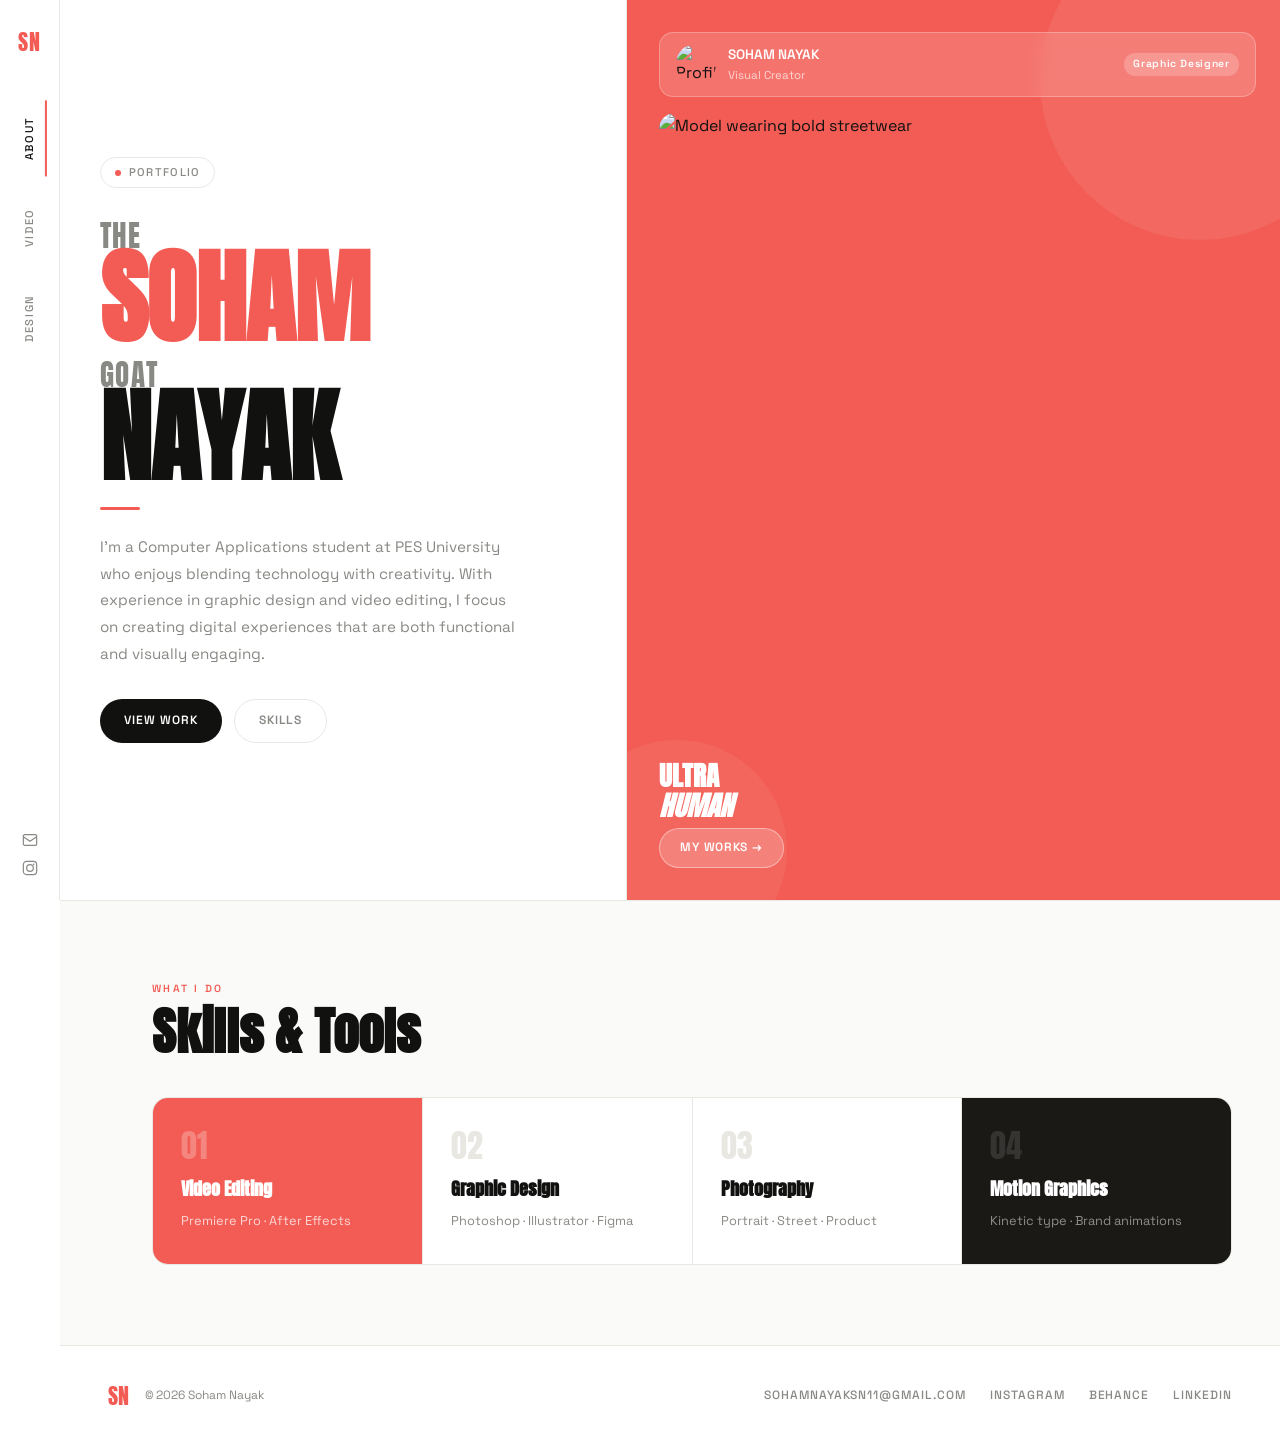
==== index.html @ 0682a01f "Add files via upload" ====
<!DOCTYPE html>
<html lang="en">
<head>
  <meta charset="UTF-8" />
  <meta name="viewport" content="width=device-width, initial-scale=1.0" />
  <title>YVBE — Portfolio</title>
  <link rel="preconnect" href="https://fonts.googleapis.com" />
  <link rel="preconnect" href="https://fonts.gstatic.com" crossorigin />
  <link href="https://fonts.googleapis.com/css2?family=Anton&family=Space+Grotesk:wght@300;400;500;600&display=swap" rel="stylesheet" />
  <link rel="stylesheet" href="style.css" />
</head>
<body>

  <!-- SIDEBAR NAV -->
  <nav class="sidenav">
    <a href="index.html" class="sidenav-logo">SN</a>
    <ul class="sidenav-links">
      <li><a href="index.html" class="active">About</a></li>
      <li><a href="video.html">Video</a></li>
      <li><a href="design.html">Design</a></li>
    </ul>
    <div class="sidenav-actions">
      <a href="mailto:hello@yourname.com" class="sidenav-icon" title="Email">
        <svg width="16" height="16" viewBox="0 0 24 24" fill="none" stroke="currentColor" stroke-width="1.8"><rect x="2" y="4" width="20" height="16" rx="2"/><path d="M2 7l10 7 10-7"/></svg>
      </a>
      <a href="#" class="sidenav-icon" title="Instagram">
        <svg width="16" height="16" viewBox="0 0 24 24" fill="none" stroke="currentColor" stroke-width="1.8"><rect x="2" y="2" width="20" height="20" rx="5"/><circle cx="12" cy="12" r="5"/><circle cx="17.5" cy="6.5" r="1.2" fill="currentColor" stroke="none"/></svg>
      </a>
    </div>
  </nav>

  <!-- MOBILE NAV -->
  <header class="topnav">
    <a href="index.html" class="topnav-logo">YN</a>
    <button class="burger" id="burger">
      <span></span><span></span>
    </button>
    <div class="topnav-drawer" id="drawer">
      <a href="index.html" class="active">About</a>
      <a href="video.html">Video</a>
      <a href="design.html">Design</a>
    </div>
  </header>

  <!-- MAIN SPLIT -->
  <main class="split-layout">

    <!-- LEFT PANEL -->
    <div class="panel panel-left">
      <div class="panel-inner">
        <div class="tag-pill">
          <span class="tag-dot"></span>
           Portfolio
        </div>

        <div class="headline-block">
          <p class="hl-pre">THE</p>
          <h1 class="hl-word hl-accent">SOHAM</h1>
          <p class="hl-pre">GOAT</p>
          <h1 class="hl-word">NAYAK</h1>
        </div>

        <div class="divider-line"></div>

        <p class="bio-text">
          I’m a Computer Applications student at PES University who enjoys blending technology with creativity. 
          With experience in graphic design and video editing, 
          I focus on creating digital experiences that are both functional and visually engaging.

        </p>

        <div class="cta-row">
          <a href="video.html" class="btn-pill btn-dark">View Work</a>
          <a href="#skills-anchor" class="btn-pill btn-outline">Skills</a>
        </div>
      </div>
    </div>

    <!-- RIGHT PANEL coral -->
    <div class="panel panel-right">

      <div class="profile-card">
        <img src="https://i.pinimg.com/736x/5e/35/d6/5e35d6c1ab425ebafe61c2e3a3618ead.jpg" alt="Profile" class="profile-img" />
        <div>
          <p class="profile-name">SOHAM NAYAK</p>
          <p class="profile-role">Visual Creator</p>
        </div>
        <div class="badge-count">Graphic Designer</div>
      </div>


      <div class="hero-photo-wrap">
        <img
          src="https://i.pinimg.com/736x/95/85/50/95855099fa64b772bbf1d5ba064aa941.jpg"
          alt="Model wearing bold streetwear"
          class="hero-photo"
        />
      </div>

      <div class="right-bottom">
        <div class="new-arrivals">
          <h2 class="arrivals-heading">ULTRA<br/><em>HUMAN</em></h2>
          <a href="video.html" class="btn-round">MY WORKS →</a> 
    </div>
  </main>

  <!-- SKILLS -->
  <section class="skills-section" id="skills-anchor">
    <p class="section-eyebrow">What I Do</p>
    <h2 class="section-heading">Skills &amp; Tools</h2>
    <div class="skills-grid">
      <div class="skill-tile skill-coral">
        <span class="skill-num">01</span>
        <h3>Video Editing</h3>
        <p>Premiere Pro · After Effects</p>
      </div>
      <div class="skill-tile">
        <span class="skill-num">02</span>
        <h3>Graphic Design</h3>
        <p>Photoshop · Illustrator · Figma</p>
      </div>
      <div class="skill-tile">
        <span class="skill-num">03</span>
        <h3>Photography</h3>
        <p>Portrait · Street · Product</p>
      </div>
      <div class="skill-tile skill-dark">
        <span class="skill-num">04</span>
        <h3>Motion Graphics</h3>
        <p>Kinetic type · Brand animations</p>
      </div>
    </div>
  </section>

  <footer class="footer">
    <div class="footer-left">
      <span class="footer-logo">SN</span>
      <span class="footer-copy">© 2026 Soham Nayak</span>
    </div>
    <div class="footer-right">
      <a href="mailto:sohamnayaksn11@gmail.com">sohamnayaksn11@gmail.com</a>
      <a href="https://www.instagram.com/sohamzeroo/">Instagram</a>
      <a href="https://www.behance.net/sohamnayak">Behance</a>
      <a href="https://www.linkedin.com/in/sohamnayak11/">LinkedIn</a>
    </div>
  </footer>

  <script src="main.js"></script>
</body>
</html>
---- style.css ----
/* ============================================================
   VYBE PORTFOLIO — STYLESHEET
   Theme: Bold Streetwear · Coral/Salmon Accent · Anton Display
   ============================================================ */

:root {
  --white:    #ffffff;
  --off:      #fafaf9;
  --black:    #111110;
  --dark:     #1a1916;
  --coral:    #F25C54;
  --coral-2:  #f07068;
  --coral-lt: #fde8e7;
  --gray:     #888884;
  --gray-lt:  #e8e7e2;
  --gray-dk:  #333330;
  --font-display: 'Anton', Impact, sans-serif;
  --font-body:    'Space Grotesk', system-ui, sans-serif;
  --nav-w:   60px;
  --ease:    cubic-bezier(0.4, 0, 0.2, 1);
}

*, *::before, *::after { box-sizing: border-box; margin: 0; padding: 0; }
html { scroll-behavior: smooth; }
body {
  background: var(--white);
  color: var(--black);
  font-family: var(--font-body);
  font-weight: 400;
  line-height: 1.6;
  overflow-x: hidden;
}
img { display: block; width: 100%; object-fit: cover; }
a { text-decoration: none; color: inherit; }
button { cursor: pointer; border: none; background: none; font: inherit; }
ul { list-style: none; }
iframe { display: block; width: 100%; border: 0; }

/* ── SIDEBAR NAV ── */
.sidenav {
  position: fixed;
  top: 0; left: 0; bottom: 0;
  width: var(--nav-w);
  background: var(--white);
  border-right: 1px solid var(--gray-lt);
  display: flex;
  flex-direction: column;
  align-items: center;
  padding: 1.5rem 0;
  z-index: 50;
  gap: 0;
}
.sidenav-logo {
  font-family: var(--font-display);
  font-size: 1.4rem;
  letter-spacing: 0.05em;
  color: var(--coral);
  margin-bottom: 2.5rem;
}
.sidenav-links {
  flex: 1;
  display: flex;
  flex-direction: column;
  align-items: center;
  gap: 0.5rem;
}
.sidenav-links a {
  writing-mode: vertical-rl;
  text-orientation: mixed;
  transform: rotate(180deg);
  font-size: 0.7rem;
  font-weight: 500;
  letter-spacing: 0.15em;
  text-transform: uppercase;
  color: var(--gray);
  padding: 1rem 0.5rem;
  transition: color 0.2s;
  position: relative;
}
.sidenav-links a::before {
  content: '';
  position: absolute;
  left: 0; top: 0; bottom: 0;
  width: 2px;
  background: var(--coral);
  transform: scaleY(0);
  transform-origin: bottom;
  transition: transform 0.25s var(--ease);
}
.sidenav-links a:hover, .sidenav-links a.active { color: var(--black); }
.sidenav-links a.active::before, .sidenav-links a:hover::before { transform: scaleY(1); }
.sidenav-actions {
  display: flex;
  flex-direction: column;
  gap: 0.75rem;
  align-items: center;
  margin-top: 1rem;
}
.sidenav-icon {
  color: var(--gray);
  transition: color 0.2s;
  display: flex;
}
.sidenav-icon:hover { color: var(--coral); }

/* ── MOBILE NAV ── */
.topnav {
  display: none;
  position: fixed;
  top: 0; left: 0; right: 0;
  height: 56px;
  background: var(--white);
  border-bottom: 1px solid var(--gray-lt);
  padding: 0 1.25rem;
  align-items: center;
  justify-content: space-between;
  z-index: 50;
}
.topnav-logo {
  font-family: var(--font-display);
  font-size: 1.3rem;
  color: var(--coral);
}
.burger {
  display: flex;
  flex-direction: column;
  gap: 5px;
  padding: 4px;
}
.burger span {
  display: block;
  width: 20px; height: 1.5px;
  background: var(--black);
  transition: transform 0.3s, opacity 0.3s;
}
.topnav-drawer {
  position: absolute;
  top: 56px; left: 0; right: 0;
  background: var(--white);
  border-bottom: 1px solid var(--gray-lt);
  display: flex;
  flex-direction: column;
  padding: 0.75rem 1.25rem;
  gap: 0.25rem;
  transform: translateY(-110%);
  transition: transform 0.3s var(--ease);
  pointer-events: none;
}
.topnav-drawer.open {
  transform: none;
  pointer-events: all;
}
.topnav-drawer a {
  font-size: 0.85rem;
  font-weight: 500;
  letter-spacing: 0.1em;
  text-transform: uppercase;
  padding: 0.7rem 0;
  color: var(--gray);
  border-bottom: 1px solid var(--gray-lt);
}
.topnav-drawer a.active, .topnav-drawer a:hover { color: var(--coral); }

/* ── MAIN LAYOUT ── */
body { padding-left: var(--nav-w); }

/* ── SPLIT LAYOUT (index) ── */
.split-layout {
  display: grid;
  grid-template-columns: 1fr 1.15fr;
  min-height: 100vh;
}

/* LEFT PANEL */
.panel-left {
  background: var(--white);
  padding: 4rem 3rem 4rem 2.5rem;
  display: flex;
  align-items: center;
  border-right: 1px solid var(--gray-lt);
  position: relative;
}
.panel-inner { max-width: 420px; }

.tag-pill {
  display: inline-flex;
  align-items: center;
  gap: 0.5rem;
  font-size: 0.7rem;
  font-weight: 500;
  letter-spacing: 0.12em;
  text-transform: uppercase;
  color: var(--gray);
  border: 1px solid var(--gray-lt);
  padding: 0.35rem 0.85rem;
  border-radius: 100px;
  margin-bottom: 2rem;
}
.tag-dot {
  width: 6px; height: 6px;
  border-radius: 50%;
  background: var(--coral);
  animation: blink 2s ease-in-out infinite;
}
@keyframes blink { 0%,100%{opacity:1} 50%{opacity:0.3} }

.headline-block { margin-bottom: 1.5rem; }
.hl-pre {
  font-family: var(--font-display);
  font-size: clamp(1.4rem, 2.5vw, 1.8rem);
  font-weight: 400;
  color: var(--gray);
  letter-spacing: 0.05em;
  line-height: 1.1;
}
.hl-word {
  font-family: var(--font-display);
  font-size: clamp(4rem, 8vw, 7rem);
  line-height: 0.9;
  letter-spacing: -0.01em;
  color: var(--black);
  margin-bottom: 0.15em;
}
.hl-accent { color: var(--coral); }

.divider-line {
  width: 40px; height: 3px;
  background: var(--coral);
  margin: 1.5rem 0;
  border-radius: 2px;
}
.bio-text {
  font-size: 0.95rem;
  color: var(--gray);
  line-height: 1.75;
  margin-bottom: 2rem;
}
.cta-row {
  display: flex;
  gap: 0.75rem;
  flex-wrap: wrap;
}

/* BUTTONS */
.btn-pill {
  display: inline-flex;
  align-items: center;
  gap: 0.4rem;
  font-size: 0.75rem;
  font-weight: 600;
  letter-spacing: 0.08em;
  text-transform: uppercase;
  padding: 0.7rem 1.5rem;
  border-radius: 100px;
  transition: all 0.22s var(--ease);
}
.btn-dark {
  background: var(--black);
  color: var(--white);
}
.btn-dark:hover { background: var(--coral); transform: translateY(-2px); }
.btn-outline {
  border: 1.5px solid var(--gray-lt);
  color: var(--gray);
}
.btn-outline:hover { border-color: var(--coral); color: var(--coral); }

.btn-round {
  display: inline-flex;
  align-items: center;
  gap: 0.4rem;
  font-size: 0.75rem;
  font-weight: 600;
  letter-spacing: 0.06em;
  text-transform: uppercase;
  background: rgba(255,255,255,0.18);
  color: var(--white);
  border: 1.5px solid rgba(255,255,255,0.4);
  padding: 0.6rem 1.25rem;
  border-radius: 100px;
  transition: background 0.2s;
}
.btn-round:hover { background: rgba(255,255,255,0.3); }

/* RIGHT PANEL */
.panel-right {
  background: var(--coral);
  padding: 2rem 1.5rem 2rem 2rem;
  position: relative;
  overflow: hidden;
  display: flex;
  flex-direction: column;
  gap: 1rem;
}

/* Subtle blob deco */
.panel-right::before {
  content: '';
  position: absolute;
  right: -80px; top: -80px;
  width: 320px; height: 320px;
  border-radius: 50%;
  background: rgba(255,255,255,0.07);
  pointer-events: none;
}
.panel-right::after {
  content: '';
  position: absolute;
  left: -60px; bottom: -60px;
  width: 220px; height: 220px;
  border-radius: 50%;
  background: rgba(255,255,255,0.06);
  pointer-events: none;
}

.profile-card {
  display: flex;
  align-items: center;
  gap: 0.75rem;
  background: rgba(255,255,255,0.15);
  backdrop-filter: blur(8px);
  border: 1px solid rgba(255,255,255,0.25);
  border-radius: 14px;
  padding: 0.7rem 1rem;
  position: relative;
  z-index: 1;
}
.profile-img {
  width: 40px; height: 40px;
  border-radius: 50%;
  object-fit: cover;
  flex-shrink: 0;
}
.profile-name {
  font-size: 0.85rem;
  font-weight: 600;
  color: var(--white);
}
.profile-role {
  font-size: 0.72rem;
  color: rgba(255,255,255,0.7);
}
.badge-count {
  margin-left: auto;
  font-size: 0.65rem;
  font-weight: 600;
  letter-spacing: 0.06em;
  background: rgba(255,255,255,0.2);
  color: var(--white);
  padding: 0.2rem 0.6rem;
  border-radius: 100px;
}

.feature-tags {
  display: flex;
  flex-direction: column;
  gap: 0.5rem;
  position: relative;
  z-index: 1;
}
.feature-tags li {
  display: flex;
  align-items: center;
  gap: 0.5rem;
  font-size: 0.7rem;
  font-weight: 500;
  letter-spacing: 0.1em;
  text-transform: uppercase;
  color: rgba(255,255,255,0.8);
  writing-mode: horizontal-tb;
}

.hero-photo-wrap {
  flex: 1;
  position: relative;
  z-index: 1;
  border-radius: 16px;
  overflow: hidden;
  min-height: 280px;
}
.hero-photo {
  width: 100%; height: 100%;
  object-fit: cover;
  object-position: top center;
  transition: transform 0.6s var(--ease);
}
.hero-photo-wrap:hover .hero-photo { transform: scale(1.03); }

.right-bottom {
  display: grid;
  grid-template-columns: 1fr auto;
  gap: 1rem;
  align-items: end;
  position: relative;
  z-index: 1;
}
.arrivals-label {
  font-size: 0.65rem;
  font-weight: 500;
  letter-spacing: 0.18em;
  text-transform: uppercase;
  color: rgba(255,255,255,0.6);
  margin-bottom: 0.4rem;
}
.arrivals-heading {
  font-family: var(--font-display);
  font-size: clamp(1.1rem, 2.5vw, 1.7rem);
  color: var(--white);
  line-height: 1.1;
  margin-bottom: 0.4rem;
}
.arrivals-heading em { font-style: italic; }
.arrivals-sub {
  font-size: 0.75rem;
  color: rgba(255,255,255,0.65);
  margin-bottom: 1rem;
  line-height: 1.5;
}

.rating-card {
  background: rgba(255,255,255,0.15);
  border: 1px solid rgba(255,255,255,0.25);
  border-radius: 14px;
  padding: 0.75rem;
  text-align: center;
  min-width: 120px;
}
.rating-avatars {
  display: flex;
  justify-content: center;
}
.rating-avatars img {
  width: 26px; height: 26px;
  border-radius: 50%;
  border: 2px solid var(--coral);
  margin-left: -6px;
  display: block;
  width: 26px;
  flex-shrink: 0;
}
.rating-avatars img:first-child { margin-left: 0; }
.rating-stars {
  font-size: 0.65rem;
  color: #FFD466;
  margin: 0.4rem 0 0.2rem;
  letter-spacing: 1px;
}
.rating-label {
  font-size: 0.65rem;
  color: rgba(255,255,255,0.75);
  line-height: 1.4;
}

/* ── SKILLS SECTION ── */
.skills-section {
  padding: 5rem 3rem 5rem calc(var(--nav-w) + 2rem);
  background: var(--off);
  border-top: 1px solid var(--gray-lt);
}
.section-eyebrow {
  font-size: 0.65rem;
  font-weight: 600;
  letter-spacing: 0.22em;
  text-transform: uppercase;
  color: var(--coral);
  margin-bottom: 0.5rem;
}
.section-heading {
  font-family: var(--font-display);
  font-size: clamp(2rem, 4vw, 3.5rem);
  line-height: 1;
  color: var(--black);
  margin-bottom: 2.5rem;
}
.skills-grid {
  display: grid;
  grid-template-columns: repeat(auto-fill, minmax(220px, 1fr));
  gap: 1px;
  border: 1px solid var(--gray-lt);
  background: var(--gray-lt);
  border-radius: 16px;
  overflow: hidden;
}
.skill-tile {
  background: var(--white);
  padding: 2rem 1.75rem;
  transition: background 0.25s;
}
.skill-tile:hover { background: var(--off); }
.skill-coral { background: var(--coral); }
.skill-coral:hover { background: var(--coral-2); }
.skill-dark { background: var(--dark); }
.skill-dark:hover { background: var(--gray-dk); }
.skill-num {
  display: block;
  font-family: var(--font-display);
  font-size: 2rem;
  color: var(--gray-lt);
  margin-bottom: 0.75rem;
  line-height: 1;
}
.skill-coral .skill-num { color: rgba(255,255,255,0.25); }
.skill-dark .skill-num { color: rgba(255,255,255,0.12); }
.skill-tile h3 {
  font-family: var(--font-display);
  font-size: 1.15rem;
  color: var(--black);
  margin-bottom: 0.5rem;
}
.skill-coral h3, .skill-dark h3 { color: var(--white); }
.skill-tile p { font-size: 0.8rem; color: var(--gray); }
.skill-coral p { color: rgba(255,255,255,0.75); }
.skill-dark p { color: rgba(255,255,255,0.5); }

/* ── PAGE SPLIT HEADER (video/design pages) ── */
.page-split-header {
  display: grid;
  grid-template-columns: 1fr 1.3fr;
  border-bottom: 1px solid var(--gray-lt);
  padding-top: 0;
}
.psh-left {
  background: var(--white);
  padding: 4rem 2.5rem 3rem;
  border-right: 1px solid var(--gray-lt);
}
.psh-right {
  background: var(--off);
  padding: 4rem 3rem 3rem;
  display: flex;
  flex-direction: column;
  justify-content: flex-end;
  gap: 1.5rem;
}
.psh-sub {
  font-size: 0.95rem;
  color: var(--gray);
  line-height: 1.7;
  max-width: 420px;
}

/* ── FILTER BAR ── */
.filter-bar {
  display: flex;
  gap: 0.5rem;
  flex-wrap: wrap;
}

/* ── CHIPS ── */
.chip {
  display: inline-block;
  font-size: 0.65rem;
  font-weight: 600;
  letter-spacing: 0.14em;
  text-transform: uppercase;
  color: var(--coral);
  background: var(--coral-lt);
  border: 1px solid rgba(242,92,84,0.2);
  padding: 0.2rem 0.65rem;
  border-radius: 100px;
  margin-bottom: 0.5rem;
}
.chip-btn {
  cursor: pointer;
  color: var(--gray);
  background: var(--white);
  border: 1px solid var(--gray-lt);
  transition: all 0.2s;
}
.chip-btn:hover, .chip-btn.active {
  background: var(--coral);
  border-color: var(--coral);
  color: var(--white);
}

/* ── PAGE CONTENT WRAPPER ── */
.page-content {
  padding: 3rem 3rem 5rem;
}

/* ── VIDEO FEATURED ── */
.video-featured {
  display: grid;
  grid-template-columns: 1.3fr 1fr;
  gap: 3rem;
  align-items: center;
  padding-bottom: 4rem;
  border-bottom: 1px solid var(--gray-lt);
  margin-bottom: 0;
}
.video-frame {
  position: relative;
  padding-bottom: 56.25%;
  height: 0;
  background: var(--gray-dk);
  border-radius: 12px;
  overflow: hidden;
}
.video-frame iframe {
  position: absolute;
  inset: 0;
  width: 100%; height: 100%;
}
.video-feat-info { padding-left: 0.5rem; }
.video-title {
  font-family: var(--font-display);
  font-size: clamp(1.5rem, 3vw, 2.5rem);
  line-height: 1;
  margin-bottom: 1rem;
}
.video-desc {
  font-size: 0.875rem;
  color: var(--gray);
  line-height: 1.75;
  margin-bottom: 1.25rem;
}
.tool-row {
  display: flex;
  gap: 0.5rem;
  flex-wrap: wrap;
}
.tool-row span {
  font-size: 0.68rem;
  font-weight: 500;
  letter-spacing: 0.08em;
  color: var(--gray);
  border: 1px solid var(--gray-lt);
  padding: 0.18rem 0.55rem;
  border-radius: 4px;
}

/* ── VIDEO GRID ── */
.video-grid {
  display: grid;
  grid-template-columns: repeat(auto-fill, minmax(min(100%,460px), 1fr));
  gap: 3rem;
  padding-top: 1.5rem;
}
.video-card .vc-info { padding-top: 1rem; }
.video-card h3 {
  font-family: var(--font-display);
  font-size: 1.2rem;
  margin-bottom: 0.5rem;
}
.video-card p {
  font-size: 0.83rem;
  color: var(--gray);
  line-height: 1.65;
  margin-bottom: 0.75rem;
}

/* ── DESIGN GRID ── */
.design-grid {
  columns: 3;
  column-gap: 1.25rem;
}
.dc {
  break-inside: avoid;
  margin-bottom: 1.25rem;
  cursor: pointer;
  transition: transform 0.3s var(--ease);
}
.dc:hover { transform: translateY(-5px); }
.dc-img {
  position: relative;
  border-radius: 10px;
  overflow: hidden;
}
.dc-img img {
  width: 100%;
  display: block;
  transition: transform 0.5s var(--ease), filter 0.3s;
}
.dc-tall .dc-img img { aspect-ratio: 2/3; }
.dc:hover .dc-img img { transform: scale(1.04); filter: brightness(0.72); }
.dc-overlay {
  position: absolute;
  inset: 0;
  display: flex;
  align-items: center;
  justify-content: center;
  opacity: 0;
  transition: opacity 0.3s;
}
.dc:hover .dc-overlay { opacity: 1; }
.dc-overlay span {
  width: 44px; height: 44px;
  border-radius: 50%;
  border: 1.5px solid rgba(255,255,255,0.9);
  display: flex;
  align-items: center;
  justify-content: center;
  font-size: 1rem;
  color: var(--white);
  background: rgba(255,255,255,0.12);
  backdrop-filter: blur(4px);
}
.dc-info { padding: 0.75rem 0.25rem 0.5rem; }
.dc-info h3 {
  font-family: var(--font-display);
  font-size: 1rem;
  margin-bottom: 0.25rem;
}
.dc-info p { font-size: 0.78rem; color: var(--gray); line-height: 1.5; }
.dc.hidden { display: none; }

/* ── LIGHTBOX ── */
.lightbox {
  position: fixed;
  inset: 0;
  z-index: 200;
  display: flex;
  align-items: center;
  justify-content: center;
  padding: 2rem;
  opacity: 0;
  pointer-events: none;
  transition: opacity 0.3s var(--ease);
}
.lightbox.open { opacity: 1; pointer-events: all; }
.lb-backdrop {
  position: absolute;
  inset: 0;
  background: rgba(17,17,16,0.9);
  backdrop-filter: blur(8px);
}
.lb-inner {
  position: relative;
  z-index: 1;
  display: grid;
  grid-template-columns: 1fr 280px;
  gap: 2.5rem;
  align-items: center;
  max-width: 900px;
  width: 100%;
  max-height: 85vh;
  transform: scale(0.96);
  transition: transform 0.3s var(--ease);
}
.lightbox.open .lb-inner { transform: scale(1); }
.lb-inner img {
  max-height: 75vh;
  width: 100%;
  object-fit: contain;
  border-radius: 10px;
}
.lb-close {
  position: fixed;
  top: 1.5rem; right: 2rem;
  font-size: 1.1rem;
  color: rgba(255,255,255,0.5);
  transition: color 0.2s;
  z-index: 2;
}
.lb-close:hover { color: var(--white); }
.lb-info { color: var(--white); }
.lb-info h3 {
  font-family: var(--font-display);
  font-size: 1.6rem;
  line-height: 1.1;
  margin-bottom: 0.75rem;
}
.lb-info p { font-size: 0.875rem; color: rgba(255,255,255,0.65); line-height: 1.7; }

/* ── FOOTER ── */
.footer {
  display: flex;
  align-items: center;
  justify-content: space-between;
  flex-wrap: wrap;
  gap: 1rem;
  padding: 2rem 3rem;
  border-top: 1px solid var(--gray-lt);
  background: var(--white);
}
.footer-left {
  display: flex;
  align-items: center;
  gap: 1rem;
}
.footer-logo {
  font-family: var(--font-display);
  font-size: 1.4rem;
  color: var(--coral);
}
.footer-copy { font-size: 0.75rem; color: var(--gray); }
.footer-right {
  display: flex;
  gap: 1.5rem;
  flex-wrap: wrap;
}
.footer-right a {
  font-size: 0.75rem;
  font-weight: 500;
  letter-spacing: 0.08em;
  text-transform: uppercase;
  color: var(--gray);
  transition: color 0.2s;
}
.footer-right a:hover { color: var(--coral); }

/* ── SCROLL REVEAL ── */
@keyframes fadeUp {
  from { opacity: 0; transform: translateY(24px); }
  to   { opacity: 1; transform: translateY(0); }
}
.panel-inner, .profile-card, .hero-photo-wrap, .right-bottom,
.video-card, .video-featured, .dc, .skill-tile {
  animation: fadeUp 0.55s var(--ease) both;
  animation-play-state: paused;
}

/* ── RESPONSIVE ── */
@media (max-width: 1100px) {
  .design-grid { columns: 2; }
}
@media (max-width: 900px) {
  body { padding-left: 0; padding-top: 56px; }
  .sidenav { display: none; }
  .topnav { display: flex; }

  .split-layout { grid-template-columns: 1fr; }
  .panel-left { border-right: none; border-bottom: 1px solid var(--gray-lt); padding: 3rem 1.5rem; }
  .panel-right { padding: 1.5rem; gap: 0.75rem; }
  .panel-right::before, .panel-right::after { display: none; }

  .page-split-header { grid-template-columns: 1fr; }
  .psh-left { border-right: none; border-bottom: 1px solid var(--gray-lt); padding: 3rem 1.5rem 2rem; }
  .psh-right { padding: 2rem 1.5rem; }

  .video-featured { grid-template-columns: 1fr; }
  .video-feat-info { padding-left: 0; }

  .page-content { padding: 2rem 1.5rem 4rem; }
  .skills-section { padding: 3.5rem 1.5rem; }
  .footer { padding: 1.75rem 1.5rem; }

  .lb-inner { grid-template-columns: 1fr; }
  .lb-info { padding: 0; }
}
@media (max-width: 600px) {
  .design-grid { columns: 1; }
  .video-grid { grid-template-columns: 1fr; }
  .hl-word { font-size: clamp(3rem, 12vw, 4.5rem); }
  .right-bottom { grid-template-columns: 1fr; }
  .skills-grid { grid-template-columns: 1fr 1fr; }
}
@media (max-width: 420px) {
  .skills-grid { grid-template-columns: 1fr; }
}
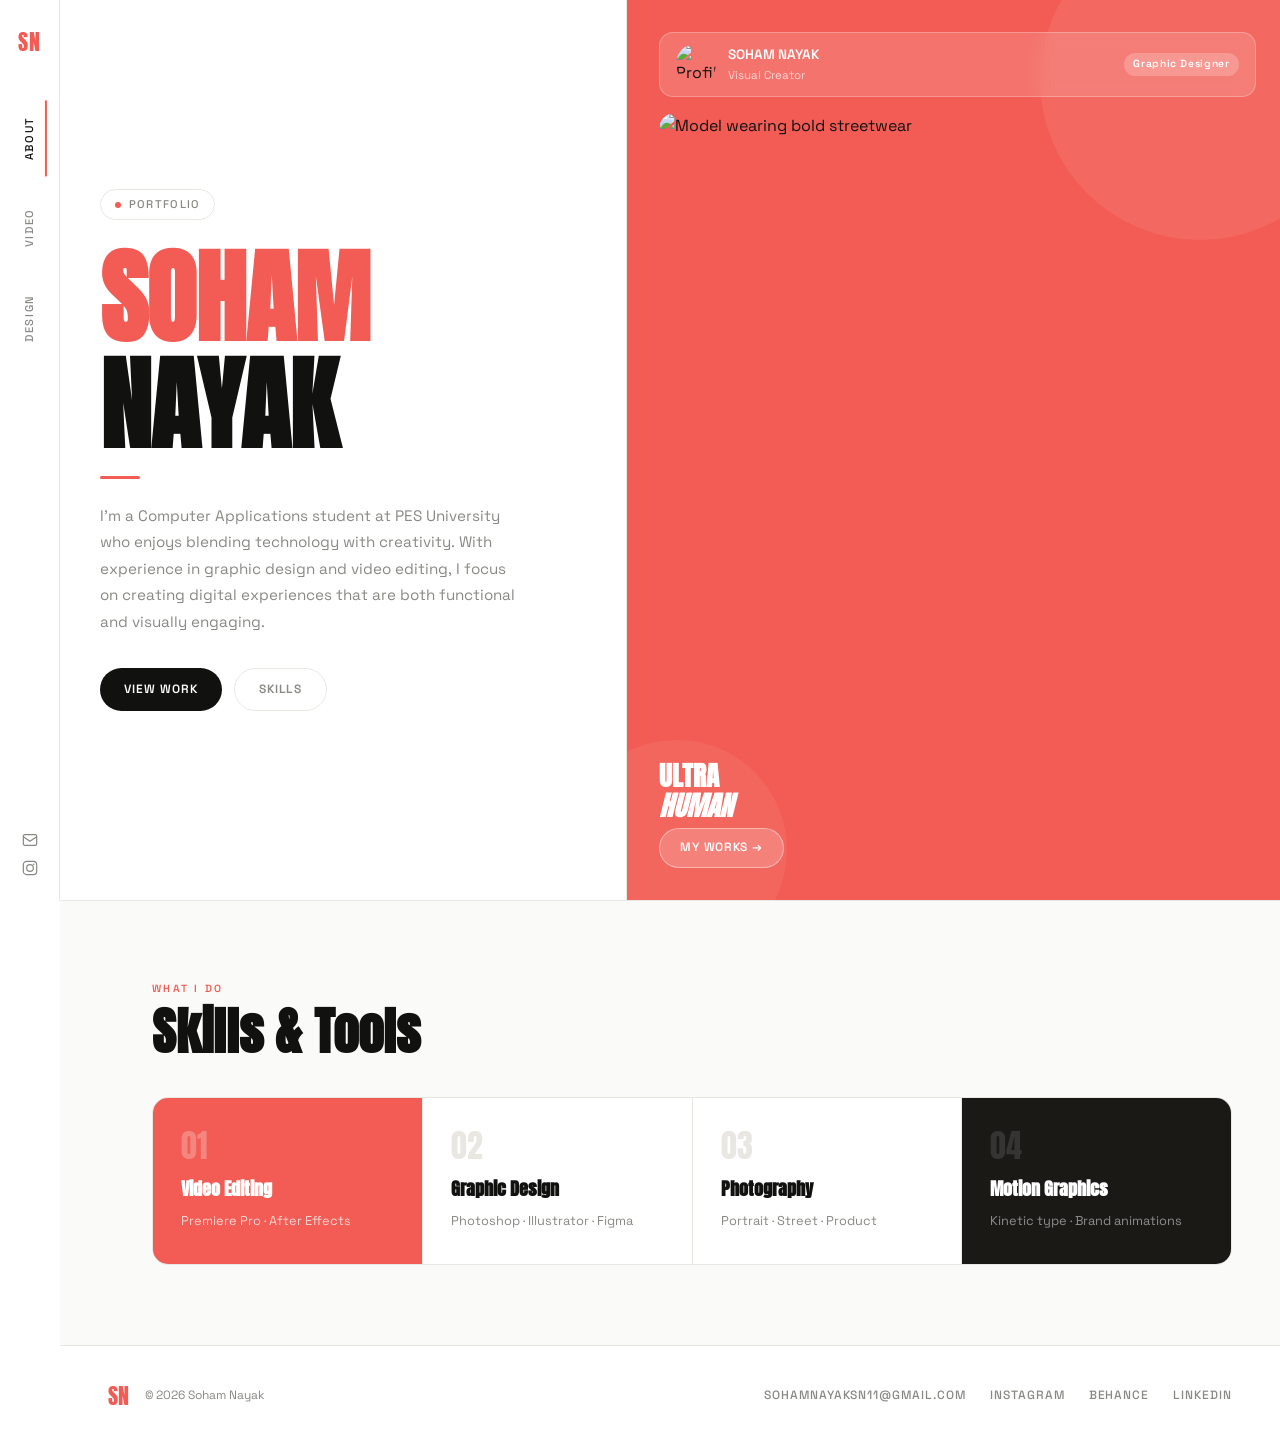
==== commit 0c2618dc: "Update index.html" ====
--- a/index.html
+++ b/index.html
@@ -3,7 +3,7 @@
 <head>
   <meta charset="UTF-8" />
   <meta name="viewport" content="width=device-width, initial-scale=1.0" />
-  <title>YVBE — Portfolio</title>
+  <title>Soham — Portfolio</title>
   <link rel="preconnect" href="https://fonts.googleapis.com" />
   <link rel="preconnect" href="https://fonts.gstatic.com" crossorigin />
   <link href="https://fonts.googleapis.com/css2?family=Anton&family=Space+Grotesk:wght@300;400;500;600&display=swap" rel="stylesheet" />
@@ -54,9 +54,9 @@
         </div>
 
         <div class="headline-block">
-          <p class="hl-pre">THE</p>
+        
           <h1 class="hl-word hl-accent">SOHAM</h1>
-          <p class="hl-pre">GOAT</p>
+          
           <h1 class="hl-word">NAYAK</h1>
         </div>
 
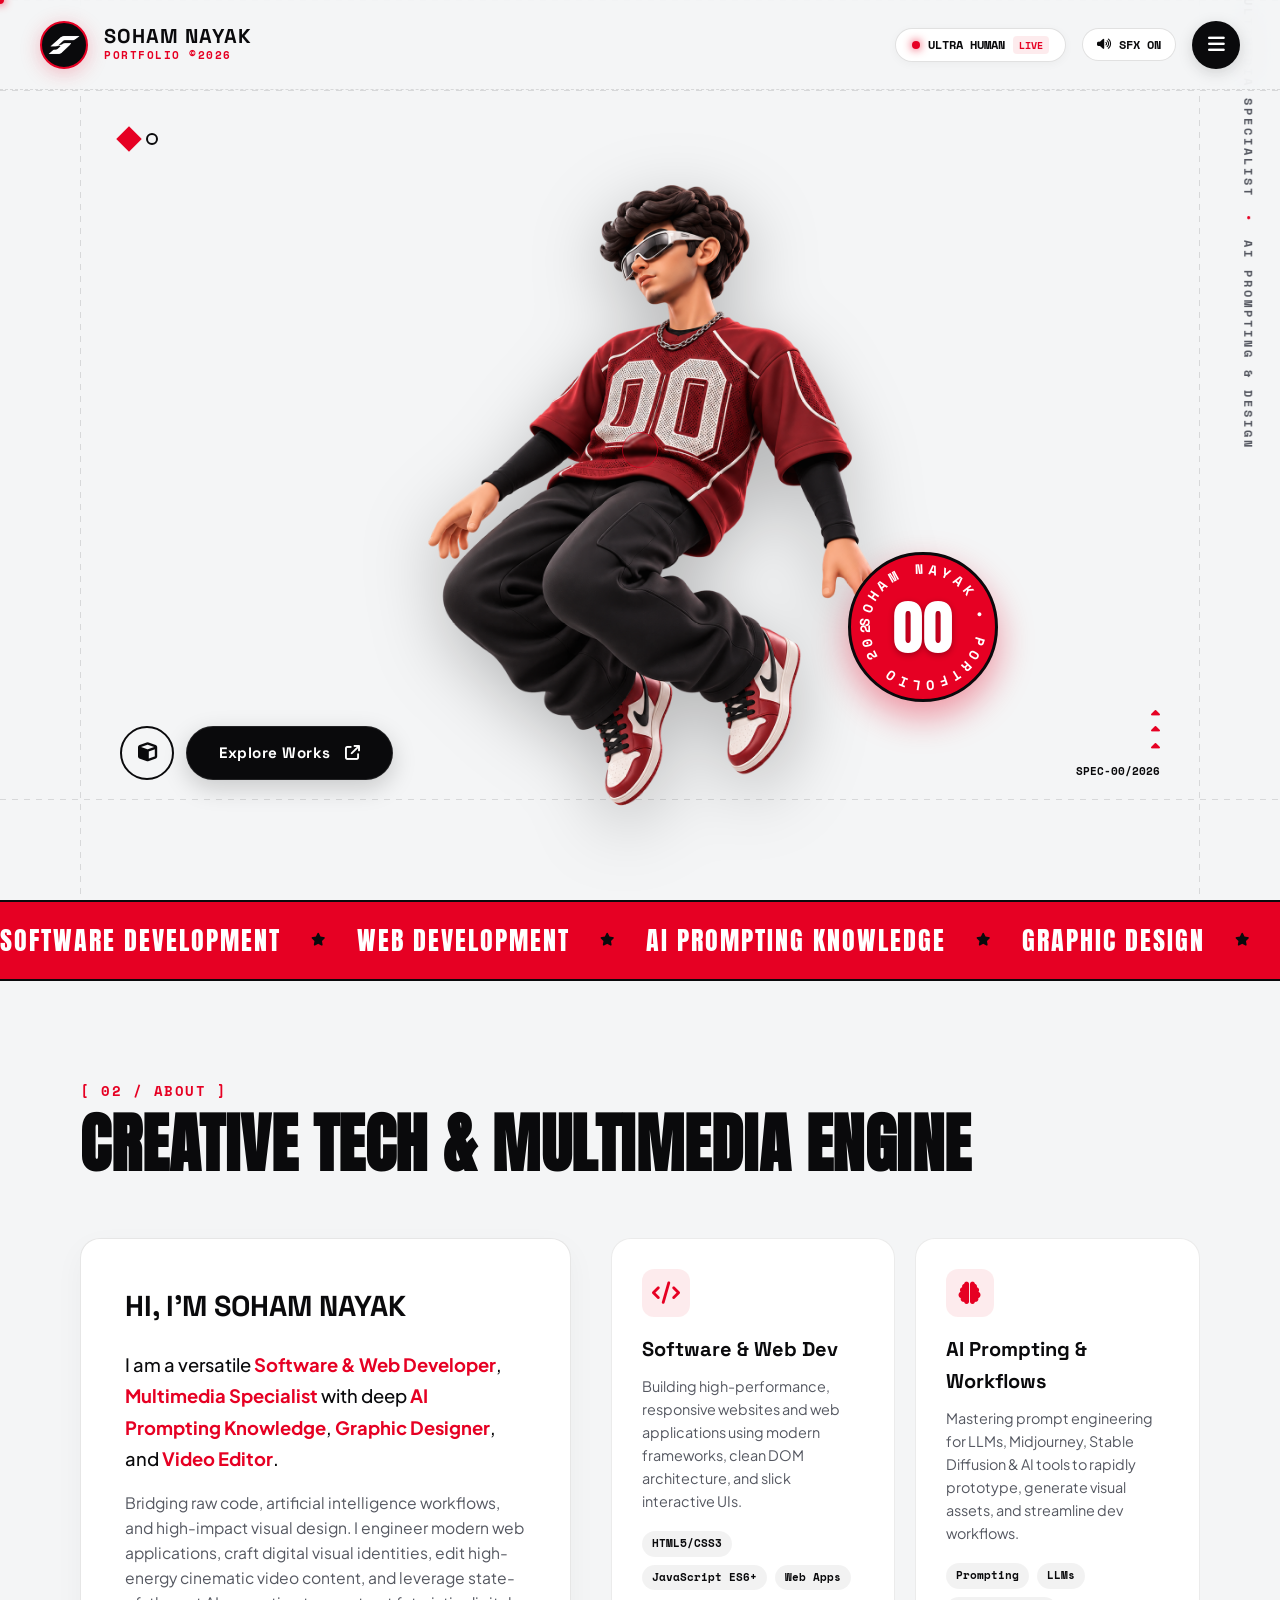
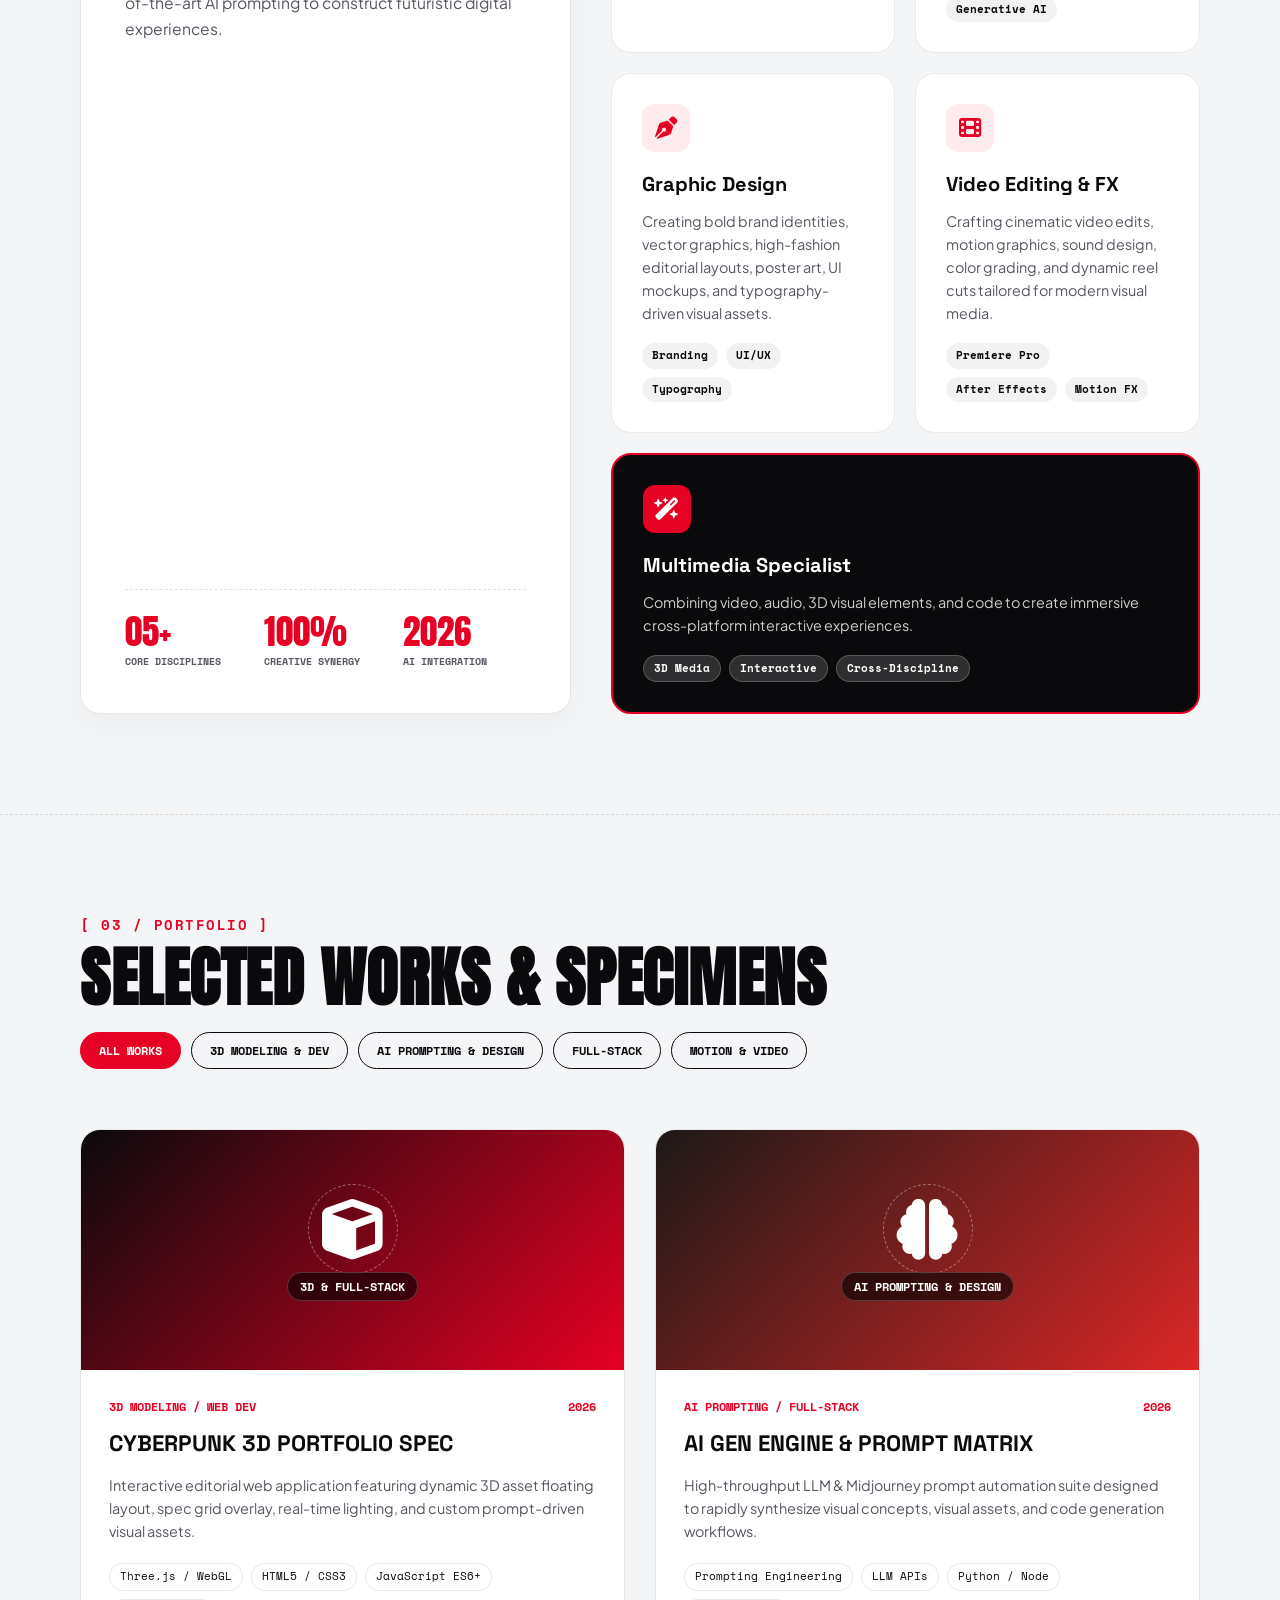
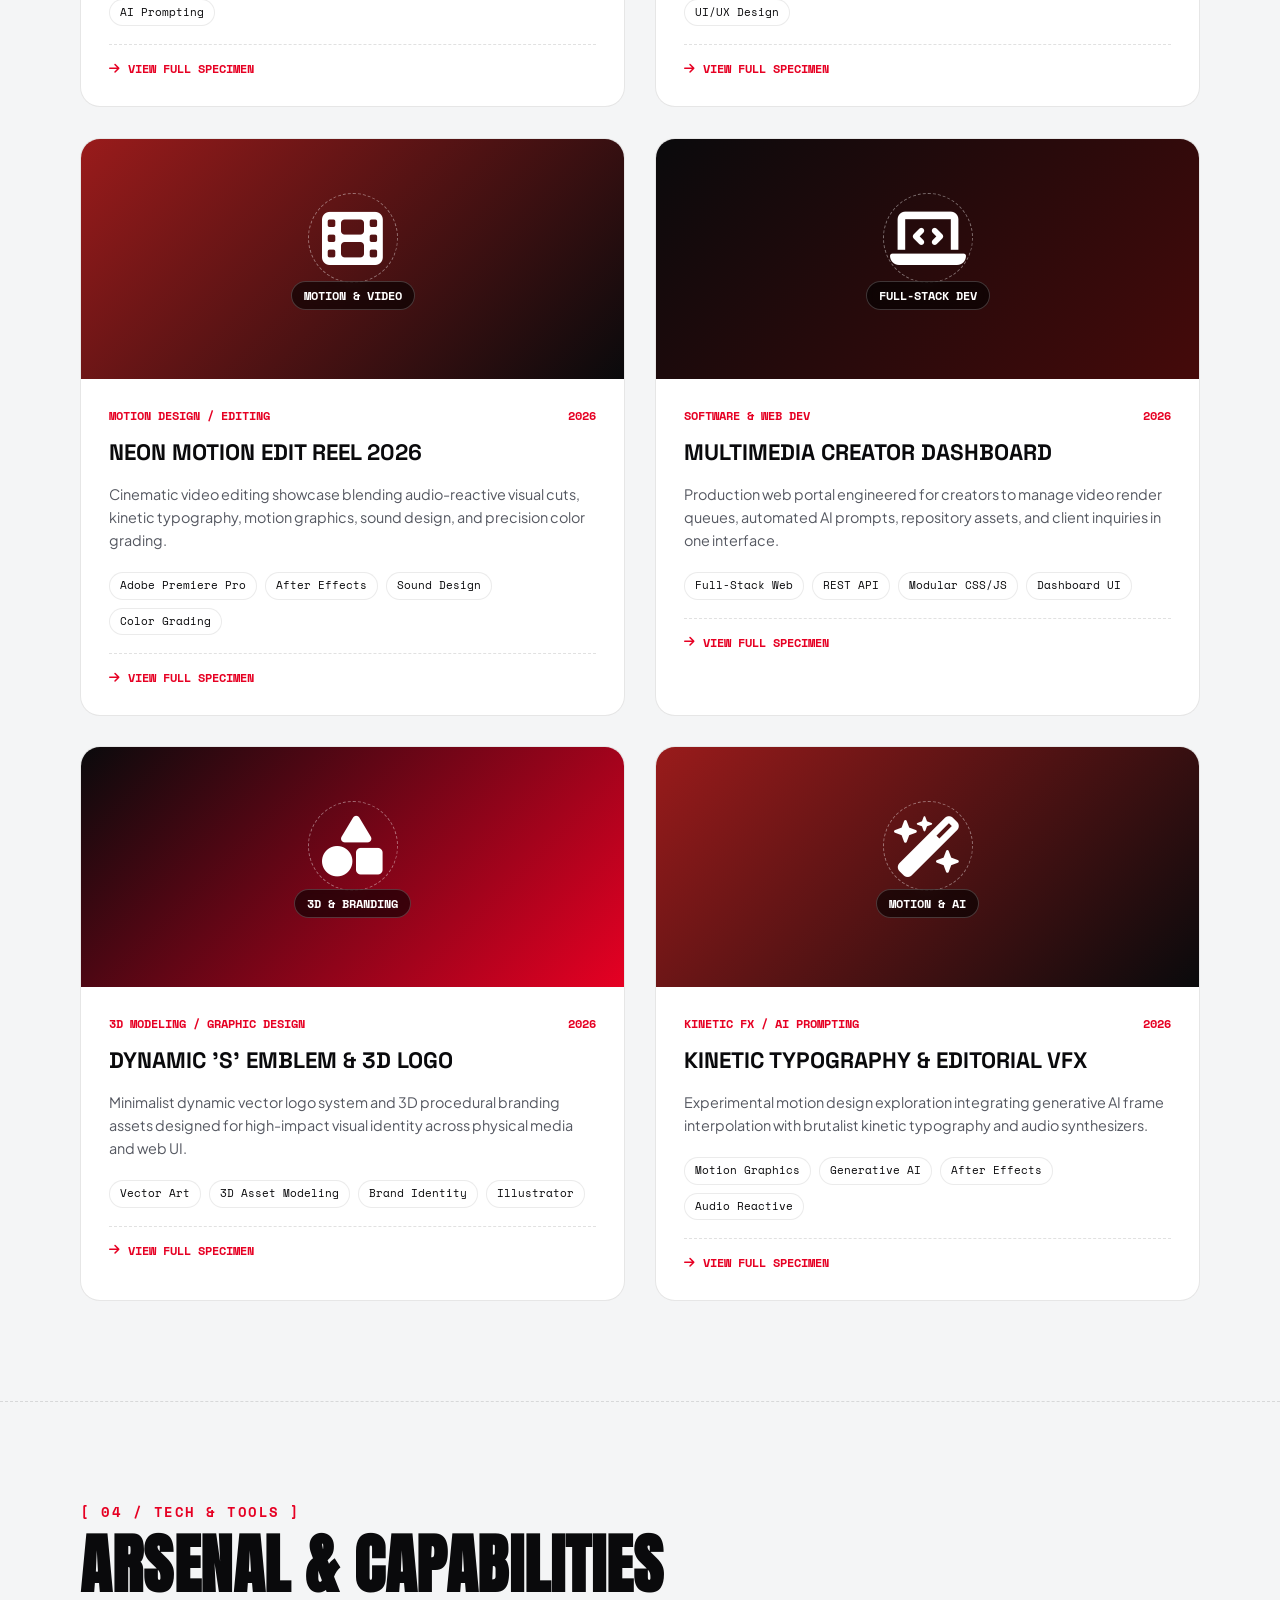
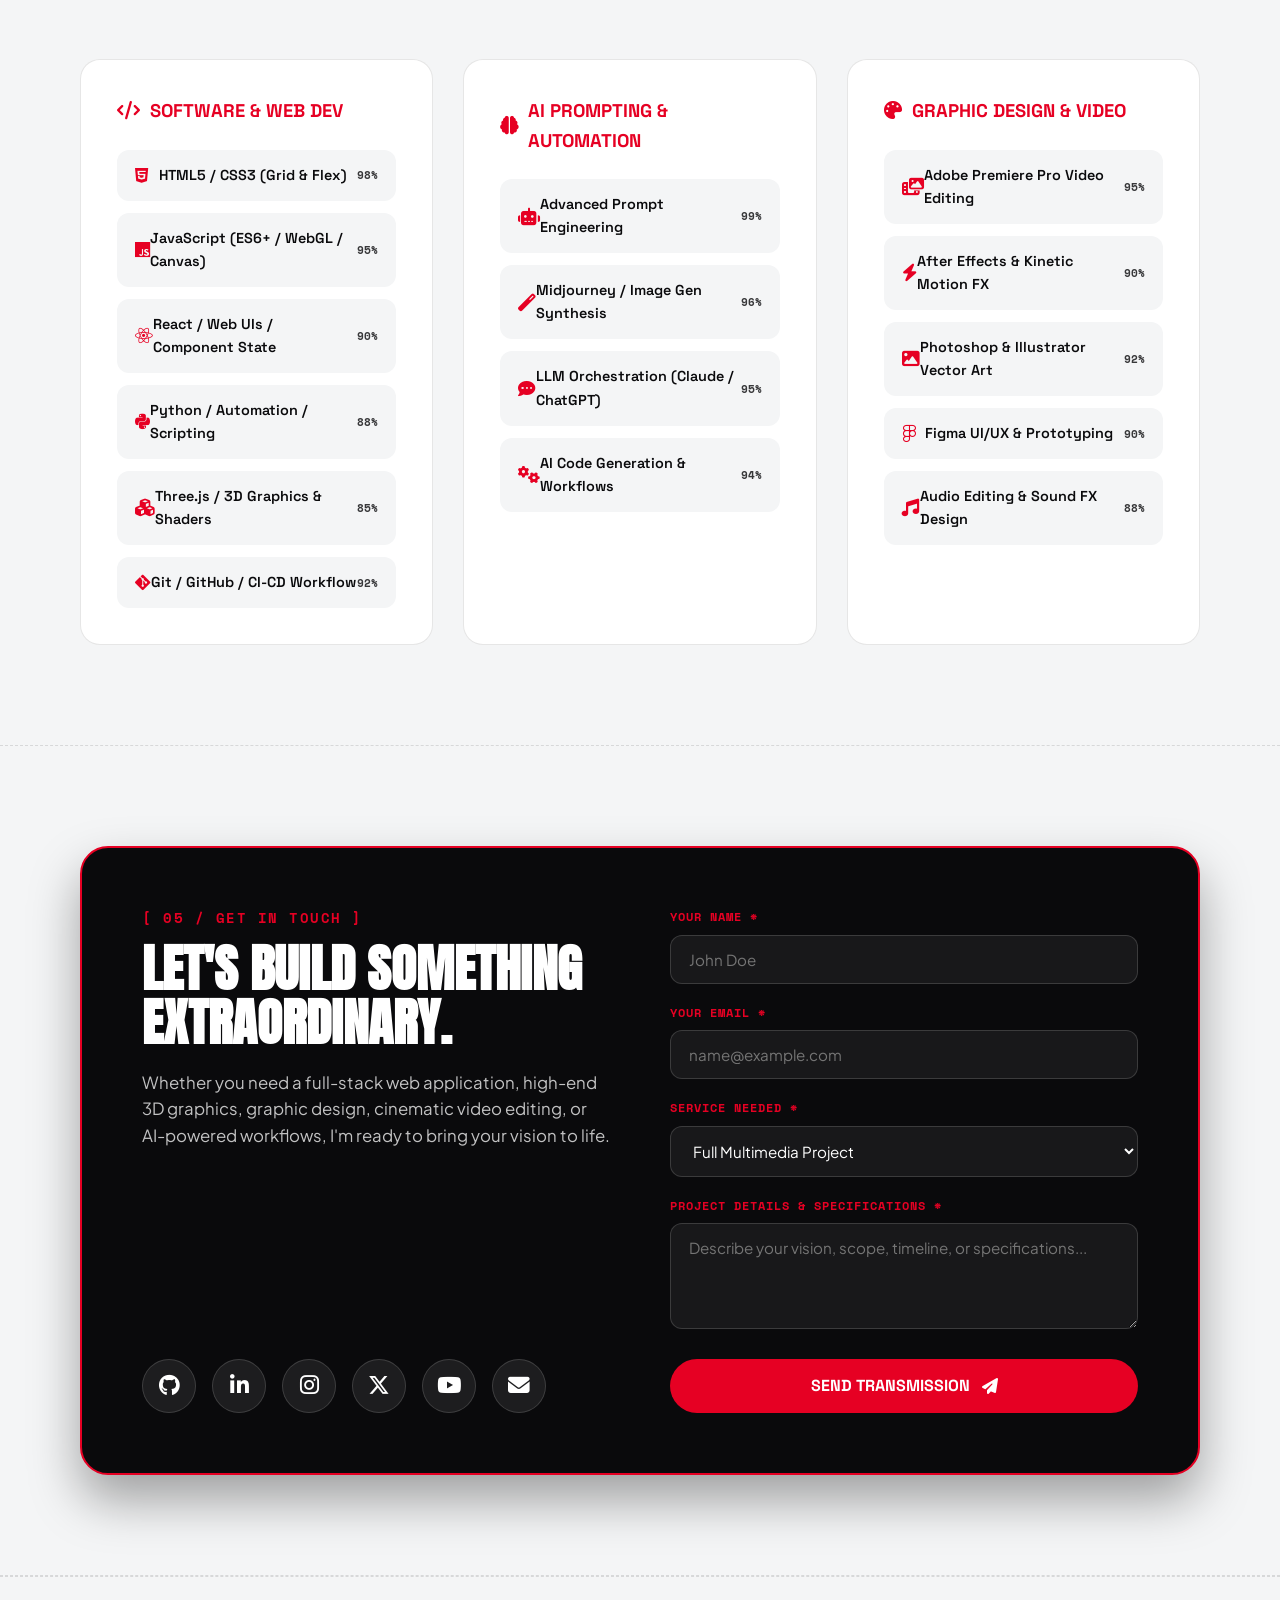
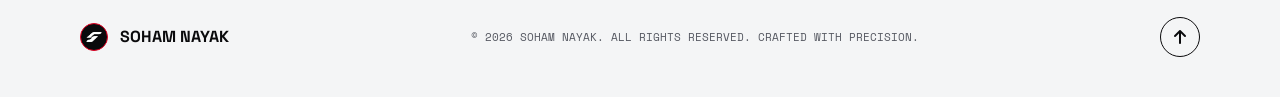
==== commit 26ba89ae: "Replace portfolio with 3D website" ====
--- a/index.html
+++ b/index.html
@@ -3,148 +3,879 @@
 <head>
   <meta charset="UTF-8" />
   <meta name="viewport" content="width=device-width, initial-scale=1.0" />
-  <title>Soham — Portfolio</title>
-  <link rel="preconnect" href="https://fonts.googleapis.com" />
-  <link rel="preconnect" href="https://fonts.gstatic.com" crossorigin />
-  <link href="https://fonts.googleapis.com/css2?family=Anton&family=Space+Grotesk:wght@300;400;500;600&display=swap" rel="stylesheet" />
-  <link rel="stylesheet" href="style.css" />
+  <title>SOHAM NAYAK — Software Developer, Multimedia Specialist & AI Creative</title>
+
+  <!-- Meta tags for SEO & OpenGraph -->
+  <meta name="description" content="Portfolio of Soham Nayak — Software & Web Developer, Multimedia Specialist, AI Prompt Engineer, Graphic Designer & Video Editor." />
+  <meta name="theme-color" content="#E60023" />
+
+  <!-- Google Fonts -->
+  <link rel="preconnect" href="https://fonts.googleapis.com">
+  <link rel="preconnect" href="https://fonts.gstatic.com" crossorigin>
+  <link href="https://fonts.googleapis.com/css2?family=Anton&family=Plus+Jakarta+Sans:ital,wght@0,300..800;1,300..800&family=Space+Grotesk:wght@400;600;700&family=Space+Mono:ital,wght@0,400;0,700;1,400&display=swap" rel="stylesheet">
+  
+  <!-- FontAwesome Icons -->
+  <link rel="stylesheet" href="https://cdnjs.cloudflare.com/ajax/libs/font-awesome/6.5.1/css/all.min.css" />
+
+  <!-- Lenis Momentum Scroll Library -->
+  <script src="lenis.min.js"></script>
+
+  <!-- Custom Styles -->
+  <link rel="stylesheet" href="styles.css" />
 </head>
-<body>
-
-  <!-- SIDEBAR NAV -->
-  <nav class="sidenav">
-    <a href="index.html" class="sidenav-logo">SN</a>
-    <ul class="sidenav-links">
-      <li><a href="index.html" class="active">About</a></li>
-      <li><a href="video.html">Video</a></li>
-      <li><a href="design.html">Design</a></li>
-    </ul>
-    <div class="sidenav-actions">
-      <a href="mailto:hello@yourname.com" class="sidenav-icon" title="Email">
-        <svg width="16" height="16" viewBox="0 0 24 24" fill="none" stroke="currentColor" stroke-width="1.8"><rect x="2" y="4" width="20" height="16" rx="2"/><path d="M2 7l10 7 10-7"/></svg>
-      </a>
-      <a href="#" class="sidenav-icon" title="Instagram">
-        <svg width="16" height="16" viewBox="0 0 24 24" fill="none" stroke="currentColor" stroke-width="1.8"><rect x="2" y="2" width="20" height="20" rx="5"/><circle cx="12" cy="12" r="5"/><circle cx="17.5" cy="6.5" r="1.2" fill="currentColor" stroke="none"/></svg>
-      </a>
+<body class="is-loading">
+
+  <!-- FUTURISTIC PRELOADER SCREEN -->
+  <div class="preloader-overlay" id="preloader">
+    <div class="preloader-content">
+      <div class="preloader-brand">
+        <span class="preloader-title">SOHAM NAYAK</span>
+        <span class="preloader-sub">PORTFOLIO 2026 // SPEC-ENGINE</span>
+      </div>
+      
+      <div class="preloader-counter-box">
+        <span class="preloader-percent" id="preloaderPercent">00</span>
+        <span class="percent-symbol">%</span>
+      </div>
+
+      <div class="preloader-bar-bg">
+        <div class="preloader-bar-fill" id="preloaderBar"></div>
+      </div>
+
+      <div class="preloader-log" id="preloaderLog">INITIALIZING SYSTEM ENGINES...</div>
     </div>
-  </nav>
-
-  <!-- MOBILE NAV -->
-  <header class="topnav">
-    <a href="index.html" class="topnav-logo">YN</a>
-    <button class="burger" id="burger">
-      <span></span><span></span>
-    </button>
-    <div class="topnav-drawer" id="drawer">
-      <a href="index.html" class="active">About</a>
-      <a href="video.html">Video</a>
-      <a href="design.html">Design</a>
+  </div>
+
+  <!-- CUSTOM GLOWING & TRAILING PHYSICS CURSOR -->
+  <div class="cursor-dot" id="cursorDot" aria-hidden="true"></div>
+  <div class="cursor-follower" id="cursorFollower" aria-hidden="true">
+    <span class="cursor-badge" id="cursorBadge"></span>
+  </div>
+
+  <!-- DASHED TECHNICAL SPEC GRID OVERLAY -->
+  <div class="spec-grid-overlay" aria-hidden="true">
+    <div class="grid-line line-v line-v-1"></div>
+    <div class="grid-line line-v line-v-2"></div>
+    <div class="grid-line line-h line-h-1"></div>
+    <div class="grid-line line-h line-h-2"></div>
+    <div class="grid-line line-h line-h-3"></div>
+  </div>
+
+  <!-- MAIN NAVIGATION HEADER -->
+  <header class="site-header" id="siteHeader">
+    <a href="#hero" class="brand-logo-group" aria-label="Soham Nayak Home">
+      <div class="logo-badge">
+        <img src="assets/brand-logo.png" alt="Soham Nayak Logo" class="brand-logo-img" />
+      </div>
+      <div class="brand-text">
+        <span class="brand-name">SOHAM NAYAK</span>
+        <span class="brand-sub">PORTFOLIO &copy;2026</span>
+      </div>
+    </a>
+
+    <div class="header-right">
+      <!-- Interactive Live Status Indicator with Tooltip / Popover -->
+      <div class="status-indicator-wrapper" id="statusWrapper">
+        <button class="status-indicator" id="statusBadge" aria-expanded="false" aria-label="View live status and location details">
+          <span class="status-dot"></span>
+          <span class="status-text">ULTRA HUMAN</span>
+          <span class="status-pill-live">LIVE</span>
+        </button>
+
+        <!-- Status Popover Card -->
+        <div class="status-popover" id="statusPopover" aria-hidden="true">
+          <div class="popover-header">
+            <div class="popover-title-group">
+              <i class="fa-solid fa-satellite-dish"></i>
+              <span>SYSTEM STATUS &amp; TIME</span>
+            </div>
+            <span class="popover-badge">ACTIVE</span>
+          </div>
+          <div class="popover-body">
+            <div class="status-clock-box">
+              <span class="clock-label"><i class="fa-regular fa-clock"></i> LOCAL TIME (IST)</span>
+              <span class="clock-time" id="liveClock">00:00:00 PM</span>
+            </div>
+            <div class="status-detail-row">
+              <span class="status-key">AVAILABILITY</span>
+              <span class="status-val val-available"><i class="fa-solid fa-circle"></i> OPEN FOR PROJECTS</span>
+            </div>
+            <div class="status-detail-row">
+              <span class="status-key">LOCATION</span>
+              <span class="status-val">INDIA (GMT +5:30)</span>
+            </div>
+            <div class="status-detail-row">
+              <span class="status-key">RESPONSE TIME</span>
+              <span class="status-val">&lt; 4 HOURS</span>
+            </div>
+            <div class="status-detail-row">
+              <span class="status-key">PRIMARY FOCUS</span>
+              <span class="status-val">3D AI WEB APPS &amp; MOTION</span>
+            </div>
+          </div>
+        </div>
+      </div>
+
+      <!-- Web Audio Sound FX Toggle Button -->
+      <button class="sfx-toggle-btn" id="sfxToggle" aria-label="Toggle Audio Sound Effects">
+        <i class="fa-solid fa-volume-high" id="sfxIcon"></i>
+        <span class="sfx-text" id="sfxText">SFX ON</span>
+      </button>
+
+      <!-- Hamburger Menu Toggle Button -->
+      <button class="nav-toggle-btn" id="navToggle" aria-label="Toggle Navigation Menu" aria-expanded="false">
+        <i class="fa-solid fa-bars" id="navToggleIcon"></i>
+      </button>
     </div>
   </header>
 
-  <!-- MAIN SPLIT -->
-  <main class="split-layout">
-
-    <!-- LEFT PANEL -->
-    <div class="panel panel-left">
-      <div class="panel-inner">
-        <div class="tag-pill">
-          <span class="tag-dot"></span>
-           Portfolio
-        </div>
-
-        <div class="headline-block">
+  <!-- FULLSCREEN NAVIGATION DRAWER OVERLAY -->
+  <div class="nav-drawer-backdrop" id="drawerBackdrop"></div>
+  <div class="nav-drawer" id="navDrawer" role="dialog" aria-modal="true" aria-label="Navigation Menu">
+    <div class="drawer-header">
+      <div class="drawer-brand-group">
+        <img src="assets/brand-logo.png" alt="Soham Brand Logo" class="drawer-logo" />
+        <span class="drawer-brand">SOHAM NAYAK</span>
+      </div>
+      <button class="drawer-close-btn" id="drawerClose" aria-label="Close Menu">
+        <i class="fa-solid fa-xmark"></i>
+      </button>
+    </div>
+
+    <nav class="drawer-nav">
+      <ul>
+        <li style="--stagger: 1;"><a href="#hero" class="nav-link active"><span class="num">01</span> HERO SPEC</a></li>
+        <li style="--stagger: 2;"><a href="#about" class="nav-link"><span class="num">02</span> ABOUT &amp; EXPERTISE</a></li>
+        <li style="--stagger: 3;"><a href="#projects" class="nav-link"><span class="num">03</span> FEATURED WORKS</a></li>
+        <li style="--stagger: 4;"><a href="#skills" class="nav-link"><span class="num">04</span> ARSENAL &amp; TOOLS</a></li>
+        <li style="--stagger: 5;"><a href="#socials" class="nav-link"><span class="num">05</span> CONNECT &amp; CONTACT</a></li>
+      </ul>
+    </nav>
+
+    <div class="drawer-footer">
+      <div class="drawer-socials">
+        <a href="https://github.com/sampletomato" target="_blank" aria-label="GitHub"><i class="fa-brands fa-github"></i></a>
+        <a href="https://linkedin.com/in/sohamnayak11/" target="_blank" aria-label="LinkedIn"><i class="fa-brands fa-linkedin-in"></i></a>
+        <a href="https://instagram.com/sohamzeroo" target="_blank" aria-label="Instagram"><i class="fa-brands fa-instagram"></i></a>
+        <a href="https://x.com/sampletomato" target="_blank" aria-label="X / Twitter"><i class="fa-brands fa-x-twitter"></i></a>
+        <a href="https://youtube.com/@sohamzeroo" target="_blank" aria-label="YouTube"><i class="fa-brands fa-youtube"></i></a>
+      </div>
+      <p>&copy; 2026 SOHAM NAYAK. ALL RIGHTS RESERVED.</p>
+    </div>
+  </div>
+
+  <!-- MAIN CONTENT WRAPPER -->
+  <main class="main-wrapper">
+
+    <!-- HERO SECTION WITH PARALLAX & MOTION -->
+    <section class="hero-section" id="hero">
+      
+      <!-- Top Left Geometric Accent -->
+      <div class="geo-accent" aria-hidden="true">
+        <div class="geo-diamond"></div>
+        <div class="geo-circle"></div>
+      </div>
+
+      <!-- Giant Parallax Background Typography -->
+      <div class="giant-bg-text-wrapper" aria-hidden="true">
+        <h1 class="giant-bg-text" id="giantBgText">MULTIMEDIA</h1>
+      </div>
+
+      <!-- Central Hero 3D Character Container with Parallax Layering -->
+      <div class="hero-character-container" id="heroCharContainer">
+        <img src="assets/hero-character.png" alt="Soham Nayak 3D Render Avatar" class="hero-character-img" id="heroCharImg" />
+      </div>
+
+      <!-- Crimson Red Interactive Sticker Badge "00" -->
+      <div class="purple-sticker-badge" id="stickerBadge">
+        <svg class="rotating-text-svg" viewBox="0 0 100 100">
+          <path id="textPath" d="M 50, 50 m -37, 0 a 37,37 0 1,1 74,0 a 37,37 0 1,1 -74,0" fill="none" />
+          <text font-size="9.5" font-family="Space Mono" font-weight="700" fill="#FFFFFF" letter-spacing="2.5">
+            <textPath href="#textPath">SOHAM NAYAK • PORTFOLIO 2026 •</textPath>
+          </text>
+        </svg>
+        <span class="sticker-num">00</span>
+      </div>
+
+      <!-- Bottom Left Pill CTA Group -->
+      <div class="hero-cta-group">
+        <a href="#about" class="cta-circle-btn" aria-label="Explore specifications">
+          <i class="fa-solid fa-cube"></i>
+        </a>
+        <a href="#projects" class="cta-pill-btn" id="exploreWorksBtn">
+          <span>Explore Works</span>
+          <i class="fa-solid fa-arrow-up-right-from-square"></i>
+        </a>
+      </div>
+
+      <!-- Vertical Text Sidebar on Right Grid Line -->
+      <div class="vertical-sidebar-text" aria-hidden="true">
+        <span>SOFTWARE &amp; WEB DEV</span>
+        <span class="dot">•</span>
+        <span>MULTIMEDIA SPECIALIST</span>
+        <span class="dot">•</span>
+        <span>AI PROMPTING &amp; DESIGN</span>
+      </div>
+
+      <!-- Bottom Right Controls & Scroll Spec Indicator -->
+      <div class="hero-bottom-right-controls">
+        <div class="arrow-stack">
+          <i class="fa-solid fa-caret-up"></i>
+          <i class="fa-solid fa-caret-up"></i>
+          <i class="fa-solid fa-caret-up"></i>
+        </div>
+        <div class="spec-code-tag">SPEC-00/2026</div>
+      </div>
+    </section>
+
+    <!-- QUICK HIGHLIGHT BANNER / ROLLING MARQUEE -->
+    <section class="marquee-section" aria-label="Key Disciplines">
+      <div class="marquee-track">
+        <div class="marquee-content">
+          <span>SOFTWARE DEVELOPMENT</span> <i class="fa-solid fa-star"></i>
+          <span>WEB DEVELOPMENT</span> <i class="fa-solid fa-star"></i>
+          <span>AI PROMPTING KNOWLEDGE</span> <i class="fa-solid fa-star"></i>
+          <span>GRAPHIC DESIGN</span> <i class="fa-solid fa-star"></i>
+          <span>VIDEO EDITING</span> <i class="fa-solid fa-star"></i>
+          <span>MULTIMEDIA SPECIALIST</span> <i class="fa-solid fa-star"></i>
+        </div>
+        <div class="marquee-content" aria-hidden="true">
+          <span>SOFTWARE DEVELOPMENT</span> <i class="fa-solid fa-star"></i>
+          <span>WEB DEVELOPMENT</span> <i class="fa-solid fa-star"></i>
+          <span>AI PROMPTING KNOWLEDGE</span> <i class="fa-solid fa-star"></i>
+          <span>GRAPHIC DESIGN</span> <i class="fa-solid fa-star"></i>
+          <span>VIDEO EDITING</span> <i class="fa-solid fa-star"></i>
+          <span>MULTIMEDIA SPECIALIST</span> <i class="fa-solid fa-star"></i>
+        </div>
+      </div>
+    </section>
+
+    <!-- ABOUT & EXPERTISE SECTION -->
+    <section class="section-container about-section" id="about">
+      <div class="section-header">
+        <div class="section-tag">[ 02 / ABOUT ]</div>
+        <h2 class="section-title">CREATIVE TECH &amp; MULTIMEDIA ENGINE</h2>
+      </div>
+
+      <div class="about-grid">
+        <div class="about-card main-bio-card">
+          <div>
+            <h3 class="bio-heading">HI, I'M SOHAM NAYAK</h3>
+            <p class="bio-lead">
+              I am a versatile <strong>Software &amp; Web Developer</strong>, <strong>Multimedia Specialist</strong> with deep <strong>AI Prompting Knowledge</strong>, <strong>Graphic Designer</strong>, and <strong>Video Editor</strong>.
+            </p>
+            <p class="bio-body">
+              Bridging raw code, artificial intelligence workflows, and high-impact visual design. I engineer modern web applications, craft digital visual identities, edit high-energy cinematic video content, and leverage state-of-the-art AI prompting to construct futuristic digital experiences.
+            </p>
+          </div>
+          
+          <div class="bio-stats">
+            <div class="stat-item">
+              <span class="stat-number">05+</span>
+              <span class="stat-label">CORE DISCIPLINES</span>
+            </div>
+            <div class="stat-item">
+              <span class="stat-number">100%</span>
+              <span class="stat-label">CREATIVE SYNERGY</span>
+            </div>
+            <div class="stat-item">
+              <span class="stat-number">2026</span>
+              <span class="stat-label">AI INTEGRATION</span>
+            </div>
+          </div>
+        </div>
+
+        <!-- 5 Core Pillar Cards -->
+        <div class="services-cards-grid" id="servicesGrid">
+          <div class="service-card" data-tilt>
+            <div class="service-icon"><i class="fa-solid fa-code"></i></div>
+            <h4>Software &amp; Web Dev</h4>
+            <p>Building high-performance, responsive websites and web applications using modern frameworks, clean DOM architecture, and slick interactive UIs.</p>
+            <div class="pill-tags">
+              <span>HTML5/CSS3</span>
+              <span>JavaScript ES6+</span>
+              <span>Web Apps</span>
+            </div>
+          </div>
+
+          <div class="service-card" data-tilt>
+            <div class="service-icon"><i class="fa-solid fa-brain"></i></div>
+            <h4>AI Prompting &amp; Workflows</h4>
+            <p>Mastering prompt engineering for LLMs, Midjourney, Stable Diffusion &amp; AI tools to rapidly prototype, generate visual assets, and streamline dev workflows.</p>
+            <div class="pill-tags">
+              <span>Prompting</span>
+              <span>LLMs</span>
+              <span>Generative AI</span>
+            </div>
+          </div>
+
+          <div class="service-card" data-tilt>
+            <div class="service-icon"><i class="fa-solid fa-pen-nib"></i></div>
+            <h4>Graphic Design</h4>
+            <p>Creating bold brand identities, vector graphics, high-fashion editorial layouts, poster art, UI mockups, and typography-driven visual assets.</p>
+            <div class="pill-tags">
+              <span>Branding</span>
+              <span>UI/UX</span>
+              <span>Typography</span>
+            </div>
+          </div>
+
+          <div class="service-card" data-tilt>
+            <div class="service-icon"><i class="fa-solid fa-film"></i></div>
+            <h4>Video Editing &amp; FX</h4>
+            <p>Crafting cinematic video edits, motion graphics, sound design, color grading, and dynamic reel cuts tailored for modern visual media.</p>
+            <div class="pill-tags">
+              <span>Premiere Pro</span>
+              <span>After Effects</span>
+              <span>Motion FX</span>
+            </div>
+          </div>
+
+          <div class="service-card highlight-card" data-tilt>
+            <div class="service-icon"><i class="fa-solid fa-wand-magic-sparkles"></i></div>
+            <h4>Multimedia Specialist</h4>
+            <p>Combining video, audio, 3D visual elements, and code to create immersive cross-platform interactive experiences.</p>
+            <div class="pill-tags">
+              <span>3D Media</span>
+              <span>Interactive</span>
+              <span>Cross-Discipline</span>
+            </div>
+          </div>
+        </div>
+      </div>
+    </section>
+
+    <!-- DYNAMIC FILTERABLE PROJECTS SECTION -->
+    <section class="section-container projects-section" id="projects">
+      <div class="section-header flex-between">
+        <div>
+          <div class="section-tag">[ 03 / PORTFOLIO ]</div>
+          <h2 class="section-title">SELECTED WORKS &amp; SPECIMENS</h2>
+        </div>
         
-          <h1 class="hl-word hl-accent">SOHAM</h1>
-          
-          <h1 class="hl-word">NAYAK</h1>
-        </div>
-
-        <div class="divider-line"></div>
-
-        <p class="bio-text">
-          I’m a Computer Applications student at PES University who enjoys blending technology with creativity. 
-          With experience in graphic design and video editing, 
-          I focus on creating digital experiences that are both functional and visually engaging.
-
-        </p>
-
-        <div class="cta-row">
-          <a href="video.html" class="btn-pill btn-dark">View Work</a>
-          <a href="#skills-anchor" class="btn-pill btn-outline">Skills</a>
+        <!-- Filter Category Tabs -->
+        <div class="project-filters" id="projectFilters" role="tablist" aria-label="Project Categories">
+          <button class="filter-btn active" data-filter="all" role="tab" aria-selected="true">ALL WORKS</button>
+          <button class="filter-btn" data-filter="3d" role="tab" aria-selected="false">3D MODELING &amp; DEV</button>
+          <button class="filter-btn" data-filter="ai" role="tab" aria-selected="false">AI PROMPTING &amp; DESIGN</button>
+          <button class="filter-btn" data-filter="fullstack" role="tab" aria-selected="false">FULL-STACK</button>
+          <button class="filter-btn" data-filter="motion" role="tab" aria-selected="false">MOTION &amp; VIDEO</button>
+        </div>
+      </div>
+
+      <div class="projects-grid" id="projectsGrid">
+        
+        <!-- Project 1: 3D Modeling & Dev / Full-Stack -->
+        <article class="project-card" data-category="3d fullstack" data-project-id="p1" data-tilt>
+          <div class="project-img-wrapper">
+            <div class="project-placeholder-bg bg-gradient-1">
+              <div class="canvas-3d-placeholder">
+                <i class="fa-solid fa-cube project-icon-lg"></i>
+                <div class="pulse-ring"></div>
+              </div>
+              <span class="project-badge">3D &amp; FULL-STACK</span>
+            </div>
+          </div>
+          <div class="project-info">
+            <div class="project-meta">
+              <span class="project-cat">3D MODELING / WEB DEV</span>
+              <span class="project-year">2026</span>
+            </div>
+            <h3 class="project-title">CYBERPUNK 3D PORTFOLIO SPEC</h3>
+            <p class="project-desc">Interactive editorial web application featuring dynamic 3D asset floating layout, spec grid overlay, real-time lighting, and custom prompt-driven visual assets.</p>
+            <div class="project-tags">
+              <span>Three.js / WebGL</span>
+              <span>HTML5 / CSS3</span>
+              <span>JavaScript ES6+</span>
+              <span>AI Prompting</span>
+            </div>
+            <div class="project-action-bar">
+              <span class="view-details-btn"><i class="fa-solid fa-arrow-right"></i> VIEW FULL SPECIMEN</span>
+            </div>
+          </div>
+        </article>
+
+        <!-- Project 2: AI Prompting & Design / Full-Stack -->
+        <article class="project-card" data-category="ai fullstack" data-project-id="p2" data-tilt>
+          <div class="project-img-wrapper">
+            <div class="project-placeholder-bg bg-gradient-2">
+              <div class="canvas-3d-placeholder">
+                <i class="fa-solid fa-brain project-icon-lg"></i>
+                <div class="pulse-ring"></div>
+              </div>
+              <span class="project-badge">AI PROMPTING &amp; DESIGN</span>
+            </div>
+          </div>
+          <div class="project-info">
+            <div class="project-meta">
+              <span class="project-cat">AI PROMPTING / FULL-STACK</span>
+              <span class="project-year">2026</span>
+            </div>
+            <h3 class="project-title">AI GEN ENGINE &amp; PROMPT MATRIX</h3>
+            <p class="project-desc">High-throughput LLM &amp; Midjourney prompt automation suite designed to rapidly synthesize visual concepts, visual assets, and code generation workflows.</p>
+            <div class="project-tags">
+              <span>Prompting Engineering</span>
+              <span>LLM APIs</span>
+              <span>Python / Node</span>
+              <span>UI/UX Design</span>
+            </div>
+            <div class="project-action-bar">
+              <span class="view-details-btn"><i class="fa-solid fa-arrow-right"></i> VIEW FULL SPECIMEN</span>
+            </div>
+          </div>
+        </article>
+
+        <!-- Project 3: Motion & Video Editing -->
+        <article class="project-card" data-category="motion" data-project-id="p3" data-tilt>
+          <div class="project-img-wrapper">
+            <div class="project-placeholder-bg bg-gradient-3">
+              <div class="canvas-3d-placeholder">
+                <i class="fa-solid fa-film project-icon-lg"></i>
+                <div class="pulse-ring"></div>
+              </div>
+              <span class="project-badge">MOTION &amp; VIDEO</span>
+            </div>
+          </div>
+          <div class="project-info">
+            <div class="project-meta">
+              <span class="project-cat">MOTION DESIGN / EDITING</span>
+              <span class="project-year">2026</span>
+            </div>
+            <h3 class="project-title">NEON MOTION EDIT REEL 2026</h3>
+            <p class="project-desc">Cinematic video editing showcase blending audio-reactive visual cuts, kinetic typography, motion graphics, sound design, and precision color grading.</p>
+            <div class="project-tags">
+              <span>Adobe Premiere Pro</span>
+              <span>After Effects</span>
+              <span>Sound Design</span>
+              <span>Color Grading</span>
+            </div>
+            <div class="project-action-bar">
+              <span class="view-details-btn"><i class="fa-solid fa-arrow-right"></i> VIEW FULL SPECIMEN</span>
+            </div>
+          </div>
+        </article>
+
+        <!-- Project 4: Full-Stack / Software Dev -->
+        <article class="project-card" data-category="fullstack" data-project-id="p4" data-tilt>
+          <div class="project-img-wrapper">
+            <div class="project-placeholder-bg bg-gradient-4">
+              <div class="canvas-3d-placeholder">
+                <i class="fa-solid fa-laptop-code project-icon-lg"></i>
+                <div class="pulse-ring"></div>
+              </div>
+              <span class="project-badge">FULL-STACK DEV</span>
+            </div>
+          </div>
+          <div class="project-info">
+            <div class="project-meta">
+              <span class="project-cat">SOFTWARE &amp; WEB DEV</span>
+              <span class="project-year">2026</span>
+            </div>
+            <h3 class="project-title">MULTIMEDIA CREATOR DASHBOARD</h3>
+            <p class="project-desc">Production web portal engineered for creators to manage video render queues, automated AI prompts, repository assets, and client inquiries in one interface.</p>
+            <div class="project-tags">
+              <span>Full-Stack Web</span>
+              <span>REST API</span>
+              <span>Modular CSS/JS</span>
+              <span>Dashboard UI</span>
+            </div>
+            <div class="project-action-bar">
+              <span class="view-details-btn"><i class="fa-solid fa-arrow-right"></i> VIEW FULL SPECIMEN</span>
+            </div>
+          </div>
+        </article>
+
+        <!-- Project 5: 3D Modeling & Design -->
+        <article class="project-card" data-category="3d ai" data-project-id="p5" data-tilt>
+          <div class="project-img-wrapper">
+            <div class="project-placeholder-bg bg-gradient-1">
+              <div class="canvas-3d-placeholder">
+                <i class="fa-solid fa-shapes project-icon-lg"></i>
+                <div class="pulse-ring"></div>
+              </div>
+              <span class="project-badge">3D &amp; BRANDING</span>
+            </div>
+          </div>
+          <div class="project-info">
+            <div class="project-meta">
+              <span class="project-cat">3D MODELING / GRAPHIC DESIGN</span>
+              <span class="project-year">2026</span>
+            </div>
+            <h3 class="project-title">DYNAMIC 'S' EMBLEM &amp; 3D LOGO</h3>
+            <p class="project-desc">Minimalist dynamic vector logo system and 3D procedural branding assets designed for high-impact visual identity across physical media and web UI.</p>
+            <div class="project-tags">
+              <span>Vector Art</span>
+              <span>3D Asset Modeling</span>
+              <span>Brand Identity</span>
+              <span>Illustrator</span>
+            </div>
+            <div class="project-action-bar">
+              <span class="view-details-btn"><i class="fa-solid fa-arrow-right"></i> VIEW FULL SPECIMEN</span>
+            </div>
+          </div>
+        </article>
+
+        <!-- Project 6: Motion & AI Prompting -->
+        <article class="project-card" data-category="motion ai" data-project-id="p6" data-tilt>
+          <div class="project-img-wrapper">
+            <div class="project-placeholder-bg bg-gradient-3">
+              <div class="canvas-3d-placeholder">
+                <i class="fa-solid fa-wand-magic-sparkles project-icon-lg"></i>
+                <div class="pulse-ring"></div>
+              </div>
+              <span class="project-badge">MOTION &amp; AI</span>
+            </div>
+          </div>
+          <div class="project-info">
+            <div class="project-meta">
+              <span class="project-cat">KINETIC FX / AI PROMPTING</span>
+              <span class="project-year">2026</span>
+            </div>
+            <h3 class="project-title">KINETIC TYPOGRAPHY &amp; EDITORIAL VFX</h3>
+            <p class="project-desc">Experimental motion design exploration integrating generative AI frame interpolation with brutalist kinetic typography and audio synthesizers.</p>
+            <div class="project-tags">
+              <span>Motion Graphics</span>
+              <span>Generative AI</span>
+              <span>After Effects</span>
+              <span>Audio Reactive</span>
+            </div>
+            <div class="project-action-bar">
+              <span class="view-details-btn"><i class="fa-solid fa-arrow-right"></i> VIEW FULL SPECIMEN</span>
+            </div>
+          </div>
+        </article>
+
+      </div>
+    </section>
+
+    <!-- IMMERSIVE PROJECT DETAIL MODAL SYSTEM -->
+    <div class="project-modal-backdrop" id="modalBackdrop" aria-hidden="true"></div>
+    <div class="project-modal" id="projectModal" role="dialog" aria-modal="true" aria-hidden="true" aria-labelledby="modalTitle">
+      <button class="modal-close-btn" id="modalClose" aria-label="Close Project Modal">
+        <i class="fa-solid fa-xmark"></i>
+      </button>
+      
+      <div class="modal-content-container">
+        <!-- Modal Top Meta Header -->
+        <div class="modal-header">
+          <div class="modal-meta-bar">
+            <span class="modal-cat-badge" id="modalCategory">3D MODELING &amp; DEV</span>
+            <span class="modal-year-badge" id="modalYear">SPEC-2026</span>
+            <span class="modal-status-badge"><i class="fa-solid fa-circle"></i> COMPLETED</span>
+          </div>
+          <h2 class="modal-title" id="modalTitle">CYBERPUNK 3D PORTFOLIO SPEC</h2>
+          <p class="modal-subtitle" id="modalSubtitle">High-end editorial web application with real-time WebGL graphics, Lenis momentum scroll, and custom audio physics.</p>
+        </div>
+
+        <!-- Interactive Visual Showcase Slider / Tabs -->
+        <div class="modal-showcase-box">
+          <div class="showcase-preview-screen" id="modalPreviewScreen">
+            <div class="showcase-visual-content bg-gradient-1" id="modalVisualBg">
+              <i class="fa-solid fa-cube showcase-main-icon" id="modalMainIcon"></i>
+              <div class="showcase-badge-pill" id="modalScreenBadge">INTERACTIVE DEMO PREVIEW</div>
+            </div>
+          </div>
+
+          <!-- Showcase Control Tabs -->
+          <div class="showcase-tabs">
+            <button class="showcase-tab active" data-slide="overview"><i class="fa-solid fa-eye"></i> OVERVIEW</button>
+            <button class="showcase-tab" data-slide="features"><i class="fa-solid fa-layer-group"></i> FEATURES</button>
+            <button class="showcase-tab" data-slide="stack"><i class="fa-solid fa-code"></i> TECH SPECS</button>
+          </div>
+        </div>
+
+        <!-- Modal Body Content -->
+        <div class="modal-body-grid">
+          <div class="modal-main-details">
+            <h3>PROJECT BRIEF &amp; ARCHITECTURE</h3>
+            <p id="modalDescFull">
+              This project demonstrates an editorial brutalist design system engineered for high-performance web presentation. Combining custom momentum scroll physics, 3D mouse parallax layering, and low-latency Web Audio API micro-interactions, the application represents a fusion of modern frontend engineering and creative multimedia direction.
+            </p>
+
+            <h3>KEY TECHNICAL HIGHLIGHTS</h3>
+            <ul class="modal-highlights-list" id="modalHighlights">
+              <li><i class="fa-solid fa-check"></i> Integrated Lenis smooth scroll for 60fps momentum inertia</li>
+              <li><i class="fa-solid fa-check"></i> Custom Web Audio API synthesizer for native sound feedback</li>
+              <li><i class="fa-solid fa-check"></i> Parallax depth calculations on 3D character render &amp; typography</li>
+              <li><i class="fa-solid fa-check"></i> Zero layout shift modular CSS architecture</li>
+            </ul>
+          </div>
+
+          <div class="modal-sidebar-info">
+            <div class="info-block">
+              <span class="info-label">DISCIPLINE</span>
+              <span class="info-value" id="modalDiscipline">3D Modeling, Web Development, AI Prompting</span>
+            </div>
+            <div class="info-block">
+              <span class="info-label">DEVELOPER</span>
+              <span class="info-value">Soham Nayak</span>
+            </div>
+            <div class="info-block">
+              <span class="info-label">TIMELINE</span>
+              <span class="info-value">2026 // Production Ready</span>
+            </div>
+
+            <div class="info-block">
+              <span class="info-label">TECHNOLOGY STACK</span>
+              <div class="modal-tech-pills" id="modalTechPills">
+                <span>HTML5</span>
+                <span>CSS3</span>
+                <span>JavaScript</span>
+                <span>Lenis Scroll</span>
+                <span>Web Audio</span>
+              </div>
+            </div>
+
+            <div class="modal-action-buttons">
+              <a href="#contact" class="modal-btn primary-btn" id="modalLiveBtn">
+                <span>LIVE PREVIEW</span>
+                <i class="fa-solid fa-arrow-up-right-from-square"></i>
+              </a>
+              <a href="https://github.com/sampletomato" target="_blank" class="modal-btn secondary-btn">
+                <span>SOURCE CODE</span>
+                <i class="fa-brands fa-github"></i>
+              </a>
+            </div>
+          </div>
         </div>
       </div>
     </div>
 
-    <!-- RIGHT PANEL coral -->
-    <div class="panel panel-right">
-
-      <div class="profile-card">
-        <img src="https://i.pinimg.com/736x/5e/35/d6/5e35d6c1ab425ebafe61c2e3a3618ead.jpg" alt="Profile" class="profile-img" />
-        <div>
-          <p class="profile-name">SOHAM NAYAK</p>
-          <p class="profile-role">Visual Creator</p>
-        </div>
-        <div class="badge-count">Graphic Designer</div>
-      </div>
-
-
-      <div class="hero-photo-wrap">
-        <img
-          src="https://i.pinimg.com/736x/95/85/50/95855099fa64b772bbf1d5ba064aa941.jpg"
-          alt="Model wearing bold streetwear"
-          class="hero-photo"
-        />
-      </div>
-
-      <div class="right-bottom">
-        <div class="new-arrivals">
-          <h2 class="arrivals-heading">ULTRA<br/><em>HUMAN</em></h2>
-          <a href="video.html" class="btn-round">MY WORKS →</a> 
+    <!-- SKILLS & TOOLS ARSENAL SECTION -->
+    <section class="section-container skills-section" id="skills">
+      <div class="section-header">
+        <div class="section-tag">[ 04 / TECH &amp; TOOLS ]</div>
+        <h2 class="section-title">ARSENAL &amp; CAPABILITIES</h2>
+      </div>
+
+      <div class="skills-wrapper">
+        <div class="skill-category" data-tilt>
+          <h3 class="category-name"><i class="fa-solid fa-code"></i> SOFTWARE &amp; WEB DEV</h3>
+          <div class="skill-pills">
+            <div class="skill-chip">
+              <i class="fa-brands fa-html5"></i>
+              <span>HTML5 / CSS3 (Grid &amp; Flex)</span>
+              <span class="chip-level">98%</span>
+            </div>
+            <div class="skill-chip">
+              <i class="fa-brands fa-js"></i>
+              <span>JavaScript (ES6+ / WebGL / Canvas)</span>
+              <span class="chip-level">95%</span>
+            </div>
+            <div class="skill-chip">
+              <i class="fa-brands fa-react"></i>
+              <span>React / Web UIs / Component State</span>
+              <span class="chip-level">90%</span>
+            </div>
+            <div class="skill-chip">
+              <i class="fa-brands fa-python"></i>
+              <span>Python / Automation / Scripting</span>
+              <span class="chip-level">88%</span>
+            </div>
+            <div class="skill-chip">
+              <i class="fa-solid fa-cubes"></i>
+              <span>Three.js / 3D Graphics &amp; Shaders</span>
+              <span class="chip-level">85%</span>
+            </div>
+            <div class="skill-chip">
+              <i class="fa-brands fa-git-alt"></i>
+              <span>Git / GitHub / CI-CD Workflow</span>
+              <span class="chip-level">92%</span>
+            </div>
+          </div>
+        </div>
+
+        <div class="skill-category" data-tilt>
+          <h3 class="category-name"><i class="fa-solid fa-brain"></i> AI PROMPTING &amp; AUTOMATION</h3>
+          <div class="skill-pills">
+            <div class="skill-chip">
+              <i class="fa-solid fa-robot"></i>
+              <span>Advanced Prompt Engineering</span>
+              <span class="chip-level">99%</span>
+            </div>
+            <div class="skill-chip">
+              <i class="fa-solid fa-wand-magic"></i>
+              <span>Midjourney / Image Gen Synthesis</span>
+              <span class="chip-level">96%</span>
+            </div>
+            <div class="skill-chip">
+              <i class="fa-solid fa-comment-dots"></i>
+              <span>LLM Orchestration (Claude / ChatGPT)</span>
+              <span class="chip-level">95%</span>
+            </div>
+            <div class="skill-chip">
+              <i class="fa-solid fa-gears"></i>
+              <span>AI Code Generation &amp; Workflows</span>
+              <span class="chip-level">94%</span>
+            </div>
+          </div>
+        </div>
+
+        <div class="skill-category" data-tilt>
+          <h3 class="category-name"><i class="fa-solid fa-palette"></i> GRAPHIC DESIGN &amp; VIDEO</h3>
+          <div class="skill-pills">
+            <div class="skill-chip">
+              <i class="fa-solid fa-photo-film"></i>
+              <span>Adobe Premiere Pro Video Editing</span>
+              <span class="chip-level">95%</span>
+            </div>
+            <div class="skill-chip">
+              <i class="fa-solid fa-bolt"></i>
+              <span>After Effects &amp; Kinetic Motion FX</span>
+              <span class="chip-level">90%</span>
+            </div>
+            <div class="skill-chip">
+              <i class="fa-solid fa-image"></i>
+              <span>Photoshop &amp; Illustrator Vector Art</span>
+              <span class="chip-level">92%</span>
+            </div>
+            <div class="skill-chip">
+              <i class="fa-brands fa-figma"></i>
+              <span>Figma UI/UX &amp; Prototyping</span>
+              <span class="chip-level">90%</span>
+            </div>
+            <div class="skill-chip">
+              <i class="fa-solid fa-music"></i>
+              <span>Audio Editing &amp; Sound FX Design</span>
+              <span class="chip-level">88%</span>
+            </div>
+          </div>
+        </div>
+      </div>
+    </section>
+
+    <!-- SOCIAL MEDIA & WORKING CONTACT SECTION -->
+    <section class="section-container socials-section" id="socials">
+      <div class="socials-box">
+        <div class="socials-left">
+          <div>
+            <div class="section-tag">[ 05 / GET IN TOUCH ]</div>
+            <h2 class="socials-heading">LET'S BUILD SOMETHING EXTRAORDINARY.</h2>
+            <p class="socials-lead">
+              Whether you need a full-stack web application, high-end 3D graphics, graphic design, cinematic video editing, or AI-powered workflows, I'm ready to bring your vision to life.
+            </p>
+          </div>
+
+          <!-- SOCIAL MEDIA ICONS BAR WITH HOVER TOOLTIPS -->
+          <div class="social-icons-wrapper">
+            <a href="https://github.com/sampletomato" target="_blank" class="social-icon-btn" aria-label="GitHub Profile">
+              <i class="fa-brands fa-github"></i>
+              <span class="tooltip">GitHub</span>
+            </a>
+            <a href="https://linkedin.com/in/sohamnayak11/" target="_blank" class="social-icon-btn" aria-label="LinkedIn Profile">
+              <i class="fa-brands fa-linkedin-in"></i>
+              <span class="tooltip">LinkedIn</span>
+            </a>
+            <a href="https://instagram.com/sohamzeroo" target="_blank" class="social-icon-btn" aria-label="Instagram Profile">
+              <i class="fa-brands fa-instagram"></i>
+              <span class="tooltip">Instagram</span>
+            </a>
+            <a href="https://x.com/sampletomato" target="_blank" class="social-icon-btn" aria-label="X / Twitter Profile">
+              <i class="fa-brands fa-x-twitter"></i>
+              <span class="tooltip">Twitter / X</span>
+            </a>
+            <a href="https://youtube.com/@sohamzeroo" target="_blank" class="social-icon-btn" aria-label="YouTube Channel">
+              <i class="fa-brands fa-youtube"></i>
+              <span class="tooltip">YouTube</span>
+            </a>
+            <a href="mailto:nayaksoham0@gmail.com" class="social-icon-btn" aria-label="Send Direct Email">
+              <i class="fa-solid fa-envelope"></i>
+              <span class="tooltip">Email Me</span>
+            </a>
+          </div>
+        </div>
+
+        <div class="socials-right">
+          <!-- Interactive Working Contact Form -->
+          <form class="contact-form" id="contactForm" novalidate>
+            <div class="form-group">
+              <label for="name">YOUR NAME *</label>
+              <input type="text" id="name" name="name" required placeholder="John Doe" />
+              <span class="input-error-msg" id="nameError">Please enter your name.</span>
+            </div>
+
+            <div class="form-group">
+              <label for="email">YOUR EMAIL *</label>
+              <input type="email" id="email" name="email" required placeholder="name@example.com" />
+              <span class="input-error-msg" id="emailError">Please enter a valid email address.</span>
+            </div>
+
+            <div class="form-group">
+              <label for="service">SERVICE NEEDED *</label>
+              <select id="service" name="service">
+                <option value="web">Software &amp; Web Development</option>
+                <option value="3d">3D Modeling &amp; WebGL Experience</option>
+                <option value="ai">AI Prompting &amp; Automation</option>
+                <option value="design">Graphic Design &amp; Branding</option>
+                <option value="video">Video Editing &amp; Motion FX</option>
+                <option value="all" selected>Full Multimedia Project</option>
+              </select>
+            </div>
+
+            <div class="form-group">
+              <label for="message">PROJECT DETAILS &amp; SPECIFICATIONS *</label>
+              <textarea id="message" name="message" rows="4" required placeholder="Describe your vision, scope, timeline, or specifications..."></textarea>
+              <span class="input-error-msg" id="messageError">Please provide project details (min 10 characters).</span>
+            </div>
+
+            <button type="submit" class="submit-btn" id="submitBtn">
+              <span id="submitBtnText">SEND TRANSMISSION</span>
+              <i class="fa-solid fa-paper-plane" id="submitBtnIcon"></i>
+            </button>
+          </form>
+        </div>
+      </div>
+    </section>
+
+    <!-- SUCCESS MODAL FOR FORM TRANSMISSION -->
+    <div class="success-modal-backdrop" id="successModalBackdrop" aria-hidden="true"></div>
+    <div class="success-modal" id="successModal" role="dialog" aria-modal="true" aria-hidden="true">
+      <div class="success-icon-box">
+        <i class="fa-solid fa-circle-check"></i>
+      </div>
+      <h3>TRANSMISSION RECEIVED!</h3>
+      <p class="success-lead">Thank you for reaching out. Your inquiry has been logged and sent to <strong>Soham Nayak</strong>.</p>
+      
+      <div class="receipt-box">
+        <div class="receipt-row">
+          <span>TRANSMISSION ID:</span>
+          <strong id="receiptId">#SPEC-2026-9842</strong>
+        </div>
+        <div class="receipt-row">
+          <span>SENDER:</span>
+          <strong id="receiptSender">John Doe</strong>
+        </div>
+        <div class="receipt-row">
+          <span>ESTIMATED RESPONSE:</span>
+          <strong>WITHIN 4 HOURS</strong>
+        </div>
+      </div>
+
+      <button class="success-close-btn" id="successCloseBtn">
+        <span>CLOSE RECEIPT</span>
+        <i class="fa-solid fa-check"></i>
+      </button>
     </div>
+
   </main>
 
-  <!-- SKILLS -->
-  <section class="skills-section" id="skills-anchor">
-    <p class="section-eyebrow">What I Do</p>
-    <h2 class="section-heading">Skills &amp; Tools</h2>
-    <div class="skills-grid">
-      <div class="skill-tile skill-coral">
-        <span class="skill-num">01</span>
-        <h3>Video Editing</h3>
-        <p>Premiere Pro · After Effects</p>
-      </div>
-      <div class="skill-tile">
-        <span class="skill-num">02</span>
-        <h3>Graphic Design</h3>
-        <p>Photoshop · Illustrator · Figma</p>
-      </div>
-      <div class="skill-tile">
-        <span class="skill-num">03</span>
-        <h3>Photography</h3>
-        <p>Portrait · Street · Product</p>
-      </div>
-      <div class="skill-tile skill-dark">
-        <span class="skill-num">04</span>
-        <h3>Motion Graphics</h3>
-        <p>Kinetic type · Brand animations</p>
-      </div>
-    </div>
-  </section>
-
-  <footer class="footer">
-    <div class="footer-left">
-      <span class="footer-logo">SN</span>
-      <span class="footer-copy">© 2026 Soham Nayak</span>
-    </div>
-    <div class="footer-right">
-      <a href="mailto:sohamnayaksn11@gmail.com">sohamnayaksn11@gmail.com</a>
-      <a href="https://www.instagram.com/sohamzeroo/">Instagram</a>
-      <a href="https://www.behance.net/sohamnayak">Behance</a>
-      <a href="https://www.linkedin.com/in/sohamnayak11/">LinkedIn</a>
+  <!-- FOOTER -->
+  <footer class="site-footer">
+    <div class="footer-container">
+      <div class="footer-brand">
+        <img src="assets/brand-logo.png" alt="Soham Nayak Logo" class="footer-logo-img" />
+        <span class="footer-name">SOHAM NAYAK</span>
+      </div>
+      <p class="footer-copy">&copy; 2026 SOHAM NAYAK. ALL RIGHTS RESERVED. CRAFTED WITH PRECISION.</p>
+      <div class="footer-back-top">
+        <a href="#hero" class="back-top-btn" aria-label="Back to Top">
+          <i class="fa-solid fa-arrow-up"></i>
+        </a>
+      </div>
     </div>
   </footer>
 
-  <script src="main.js"></script>
+  <!-- MAIN INTERACTIVE SCRIPT -->
+  <script src="script.js"></script>
 </body>
 </html>
--- a/styles.css
+++ b/styles.css
@@ -0,0 +1,2332 @@
+/* ==========================================================================
+   SOHAM NAYAK — PORTFOLIO DESIGN SYSTEM 2026
+   THEME: RED, WHITE & BLACK EDITORIAL BRUTALISM
+   ========================================================================== */
+
+:root {
+  --bg-main: #F4F5F6;
+  --bg-surface: #FFFFFF;
+  --bg-card: #FFFFFF;
+  --bg-dark: #0A0A0C;
+  
+  --text-dark: #0A0A0C;
+  --text-muted: #555861;
+  --text-light: #9DA3AF;
+  --text-white: #FFFFFF;
+  
+  --accent-red: #E60023;
+  --accent-red-hover: #C4001D;
+  --accent-red-light: rgba(230, 0, 35, 0.08);
+  --accent-red-glow: rgba(230, 0, 35, 0.35);
+  --accent-dark-pill: #0A0A0C;
+  
+  --grid-line-color: rgba(10, 10, 12, 0.12);
+  --grid-line-red: rgba(230, 0, 35, 0.25);
+  
+  --font-display: 'Anton', 'Syne', sans-serif;
+  --font-heading: 'Space Grotesk', sans-serif;
+  --font-body: 'Plus Jakarta Sans', sans-serif;
+  --font-mono: 'Space Mono', monospace;
+  
+  --transition-fast: 0.2s cubic-bezier(0.16, 1, 0.3, 1);
+  --transition-smooth: 0.4s cubic-bezier(0.16, 1, 0.3, 1);
+  --transition-bounce: 0.5s cubic-bezier(0.34, 1.56, 0.64, 1);
+  
+  --radius-pill: 9999px;
+  --radius-card: 20px;
+}
+
+/* Lenis Recommended CSS */
+html.lenis, html.lenis body {
+  height: auto;
+}
+.lenis.lenis-smooth {
+  scroll-behavior: auto !important;
+}
+.lenis.lenis-smooth [data-lenis-prevent] {
+  overscroll-behavior: contain;
+}
+.lenis.lenis-stopped {
+  overflow: hidden;
+}
+
+/* Base Resets */
+*, *::before, *::after {
+  box-sizing: border-box;
+  margin: 0;
+  padding: 0;
+}
+
+html {
+  font-size: 16px;
+  background-color: var(--bg-main);
+  color: var(--text-dark);
+}
+
+body {
+  font-family: var(--font-body);
+  overflow-x: hidden;
+  line-height: 1.6;
+  -webkit-font-smoothing: antialiased;
+}
+
+body.is-loading {
+  overflow: hidden !important;
+}
+
+a {
+  color: inherit;
+  text-decoration: none;
+}
+
+button {
+  font-family: inherit;
+  cursor: pointer;
+  border: none;
+  background: none;
+}
+
+/* ==========================================================================
+   FUTURISTIC PRELOADER SCREEN
+   ========================================================================== */
+.preloader-overlay {
+  position: fixed;
+  top: 0;
+  left: 0;
+  width: 100vw;
+  height: 100vh;
+  background: var(--bg-dark);
+  color: #FFFFFF;
+  z-index: 99999;
+  display: flex;
+  align-items: center;
+  justify-content: center;
+  transition: opacity 0.6s ease, visibility 0.6s ease;
+}
+
+.preloader-overlay.fade-out {
+  opacity: 0;
+  visibility: hidden;
+  pointer-events: none;
+}
+
+.preloader-content {
+  width: 90%;
+  max-width: 480px;
+  display: flex;
+  flex-direction: column;
+  align-items: center;
+  gap: 24px;
+  text-align: center;
+}
+
+.preloader-brand {
+  display: flex;
+  flex-direction: column;
+  gap: 4px;
+}
+
+.preloader-title {
+  font-family: var(--font-display);
+  font-size: 2.2rem;
+  letter-spacing: 2px;
+  color: #FFFFFF;
+}
+
+.preloader-sub {
+  font-family: var(--font-mono);
+  font-size: 0.75rem;
+  color: var(--accent-red);
+  letter-spacing: 1.5px;
+}
+
+.preloader-counter-box {
+  display: flex;
+  align-items: baseline;
+  gap: 4px;
+}
+
+.preloader-percent {
+  font-family: var(--font-display);
+  font-size: 5rem;
+  color: #FFFFFF;
+  line-height: 1;
+}
+
+.percent-symbol {
+  font-family: var(--font-mono);
+  font-size: 1.5rem;
+  color: var(--accent-red);
+  font-weight: 700;
+}
+
+.preloader-bar-bg {
+  width: 100%;
+  height: 4px;
+  background: rgba(255, 255, 255, 0.1);
+  border-radius: 4px;
+  overflow: hidden;
+  position: relative;
+}
+
+.preloader-bar-fill {
+  width: 0%;
+  height: 100%;
+  background: var(--accent-red);
+  box-shadow: 0 0 12px var(--accent-red);
+  transition: width 0.1s linear;
+}
+
+.preloader-log {
+  font-family: var(--font-mono);
+  font-size: 0.72rem;
+  color: rgba(255, 255, 255, 0.6);
+  letter-spacing: 1px;
+}
+
+/* ==========================================================================
+   CUSTOM GLOWING & TRAILING PHYSICS CURSOR
+   ========================================================================== */
+.cursor-dot {
+  position: fixed;
+  top: 0;
+  left: 0;
+  width: 8px;
+  height: 8px;
+  background-color: var(--accent-red);
+  border-radius: 50%;
+  pointer-events: none;
+  z-index: 999999;
+  transform: translate(-50%, -50%);
+  transition: transform 0.05s ease-out, opacity 0.2s ease;
+  box-shadow: 0 0 10px var(--accent-red);
+}
+
+.cursor-follower {
+  position: fixed;
+  top: 0;
+  left: 0;
+  width: 36px;
+  height: 36px;
+  border: 1.5px solid rgba(230, 0, 35, 0.6);
+  border-radius: 50%;
+  pointer-events: none;
+  z-index: 999998;
+  transform: translate(-50%, -50%);
+  transition: width 0.3s cubic-bezier(0.16, 1, 0.3, 1), 
+              height 0.3s cubic-bezier(0.16, 1, 0.3, 1), 
+              background-color 0.3s ease, 
+              border-color 0.3s ease, 
+              border-radius 0.3s ease;
+  display: flex;
+  align-items: center;
+  justify-content: center;
+  backdrop-filter: blur(1px);
+}
+
+.cursor-badge {
+  font-family: var(--font-mono);
+  font-size: 0.6rem;
+  font-weight: 700;
+  color: #FFFFFF;
+  letter-spacing: 1px;
+  opacity: 0;
+  transform: scale(0.6);
+  transition: opacity 0.2s ease, transform 0.2s ease;
+  pointer-events: none;
+}
+
+/* Cursor Hover States */
+.cursor-follower.is-hover {
+  width: 56px;
+  height: 56px;
+  background-color: rgba(230, 0, 35, 0.15);
+  border-color: var(--accent-red);
+  box-shadow: 0 0 20px rgba(230, 0, 35, 0.3);
+}
+
+.cursor-follower.is-card {
+  width: 80px;
+  height: 80px;
+  background-color: var(--accent-red);
+  border-color: var(--accent-red);
+  box-shadow: 0 10px 30px rgba(230, 0, 35, 0.5);
+}
+
+.cursor-follower.is-card .cursor-badge {
+  opacity: 1;
+  transform: scale(1);
+}
+
+/* Disable custom cursor on touch devices */
+@media (hover: none) and (pointer: coarse) {
+  .cursor-dot, .cursor-follower {
+    display: none !important;
+  }
+}
+
+/* ==========================================================================
+   SPEC TECHNICAL GRID OVERLAY
+   ========================================================================== */
+.spec-grid-overlay {
+  position: fixed;
+  top: 0;
+  left: 0;
+  width: 100vw;
+  height: 100vh;
+  pointer-events: none;
+  z-index: 5;
+}
+
+.grid-line {
+  position: absolute;
+  background-image: linear-gradient(to bottom, var(--grid-line-color) 50%, transparent 50%);
+  background-size: 1px 12px;
+}
+
+.line-v { top: 0; bottom: 0; width: 1px; }
+.line-v-1 { left: 80px; }
+.line-v-2 { right: 80px; }
+
+.line-h {
+  left: 0; right: 0; height: 1px;
+  background-image: linear-gradient(to right, var(--grid-line-color) 50%, transparent 50%);
+  background-size: 12px 1px;
+}
+.line-h-1 { top: 90px; }
+.line-h-2 { bottom: 100px; }
+
+/* ==========================================================================
+   HEADER NAVIGATION & LIVE STATUS POPOVER
+   ========================================================================== */
+.site-header {
+  position: fixed;
+  top: 0;
+  left: 0;
+  width: 100%;
+  height: 90px;
+  display: flex;
+  justify-content: space-between;
+  align-items: center;
+  padding: 0 40px;
+  z-index: 100;
+  background: rgba(244, 245, 246, 0.88);
+  backdrop-filter: blur(16px);
+  border-bottom: 1px dashed var(--grid-line-color);
+  transition: box-shadow var(--transition-smooth), background-color var(--transition-smooth);
+}
+
+.site-header.scrolled {
+  box-shadow: 0 10px 30px rgba(0, 0, 0, 0.08);
+  background: rgba(244, 245, 246, 0.96);
+}
+
+.brand-logo-group {
+  display: flex;
+  align-items: center;
+  gap: 16px;
+  transition: transform var(--transition-fast);
+}
+
+.brand-logo-group:hover {
+  transform: translateY(-2px);
+}
+
+.logo-badge {
+  width: 48px;
+  height: 48px;
+  background: var(--text-dark);
+  border: 2px solid var(--accent-red);
+  border-radius: 50%;
+  display: flex;
+  align-items: center;
+  justify-content: center;
+  overflow: hidden;
+  box-shadow: 0 4px 20px rgba(230, 0, 35, 0.25);
+}
+
+.brand-logo-img {
+  width: 32px;
+  height: 32px;
+  object-fit: contain;
+  filter: brightness(1.2);
+}
+
+.brand-text {
+  display: flex;
+  flex-direction: column;
+}
+
+.brand-name {
+  font-family: var(--font-heading);
+  font-weight: 700;
+  font-size: 1.25rem;
+  letter-spacing: 1px;
+  color: var(--text-dark);
+  line-height: 1.1;
+}
+
+.brand-sub {
+  font-family: var(--font-mono);
+  font-size: 0.68rem;
+  color: var(--accent-red);
+  font-weight: 700;
+  letter-spacing: 1.5px;
+}
+
+.header-right {
+  display: flex;
+  align-items: center;
+  gap: 16px;
+}
+
+/* Interactive Status Indicator & Popover Wrapper */
+.status-indicator-wrapper {
+  position: relative;
+}
+
+.status-indicator {
+  display: flex;
+  align-items: center;
+  gap: 8px;
+  background: #FFFFFF;
+  border: 1px solid rgba(10, 10, 12, 0.12);
+  padding: 7px 16px;
+  border-radius: var(--radius-pill);
+  font-family: var(--font-mono);
+  font-size: 0.72rem;
+  font-weight: 700;
+  color: var(--text-dark);
+  transition: all var(--transition-fast);
+  box-shadow: 0 2px 10px rgba(0, 0, 0, 0.04);
+}
+
+.status-indicator:hover, .status-indicator.active {
+  border-color: var(--accent-red);
+  box-shadow: 0 4px 15px rgba(230, 0, 35, 0.2);
+}
+
+.status-dot {
+  width: 8px;
+  height: 8px;
+  background-color: var(--accent-red);
+  border-radius: 50%;
+  box-shadow: 0 0 10px var(--accent-red);
+  animation: pulseRed 1.8s infinite;
+}
+
+@keyframes pulseRed {
+  0% { transform: scale(0.95); opacity: 0.8; }
+  50% { transform: scale(1.3); opacity: 1; }
+  100% { transform: scale(0.95); opacity: 0.8; }
+}
+
+.status-pill-live {
+  font-size: 0.6rem;
+  background: var(--accent-red-light);
+  color: var(--accent-red);
+  padding: 2px 6px;
+  border-radius: 4px;
+}
+
+/* Status Popover Modal Card */
+.status-popover {
+  position: absolute;
+  top: calc(100% + 12px);
+  right: 0;
+  width: 320px;
+  background: var(--bg-dark);
+  border: 1px solid var(--accent-red);
+  border-radius: 16px;
+  padding: 20px;
+  color: #FFFFFF;
+  box-shadow: 0 20px 40px rgba(0, 0, 0, 0.4);
+  opacity: 0;
+  visibility: hidden;
+  transform: translateY(10px) scale(0.96);
+  transition: opacity 0.3s cubic-bezier(0.16, 1, 0.3, 1), 
+              transform 0.3s cubic-bezier(0.16, 1, 0.3, 1), 
+              visibility 0.3s ease;
+  z-index: 105;
+}
+
+.status-popover.active {
+  opacity: 1;
+  visibility: visible;
+  transform: translateY(0) scale(1);
+}
+
+.popover-header {
+  display: flex;
+  justify-content: space-between;
+  align-items: center;
+  padding-bottom: 12px;
+  border-bottom: 1px dashed rgba(255, 255, 255, 0.15);
+  margin-bottom: 14px;
+}
+
+.popover-title-group {
+  display: flex;
+  align-items: center;
+  gap: 8px;
+  font-family: var(--font-heading);
+  font-weight: 700;
+  font-size: 0.85rem;
+  color: var(--accent-red);
+}
+
+.popover-badge {
+  font-family: var(--font-mono);
+  font-size: 0.65rem;
+  background: var(--accent-red);
+  color: #FFFFFF;
+  padding: 2px 8px;
+  border-radius: var(--radius-pill);
+  font-weight: 700;
+}
+
+.popover-body {
+  display: flex;
+  flex-direction: column;
+  gap: 12px;
+}
+
+.status-clock-box {
+  background: rgba(255, 255, 255, 0.06);
+  padding: 10px 14px;
+  border-radius: 10px;
+  border: 1px solid rgba(255, 255, 255, 0.1);
+  display: flex;
+  flex-direction: column;
+  gap: 4px;
+}
+
+.clock-label {
+  font-family: var(--font-mono);
+  font-size: 0.65rem;
+  color: rgba(255, 255, 255, 0.6);
+  display: flex;
+  align-items: center;
+  gap: 6px;
+}
+
+.clock-time {
+  font-family: var(--font-mono);
+  font-size: 1.25rem;
+  font-weight: 700;
+  color: #FFFFFF;
+  letter-spacing: 1px;
+}
+
+.status-detail-row {
+  display: flex;
+  justify-content: space-between;
+  align-items: center;
+  font-family: var(--font-mono);
+  font-size: 0.7rem;
+}
+
+.status-key {
+  color: rgba(255, 255, 255, 0.5);
+}
+
+.status-val {
+  color: #FFFFFF;
+  font-weight: 700;
+}
+
+.val-available {
+  color: #10B981;
+  display: flex;
+  align-items: center;
+  gap: 6px;
+}
+
+.val-available i {
+  font-size: 0.5rem;
+}
+
+/* Audio SFX Toggle Button */
+.sfx-toggle-btn {
+  display: flex;
+  align-items: center;
+  gap: 8px;
+  background: #FFFFFF;
+  border: 1px solid rgba(10, 10, 12, 0.12);
+  padding: 7px 14px;
+  border-radius: var(--radius-pill);
+  font-family: var(--font-mono);
+  font-size: 0.72rem;
+  font-weight: 700;
+  color: var(--text-dark);
+  transition: all var(--transition-fast);
+}
+
+.sfx-toggle-btn:hover {
+  background: var(--text-dark);
+  color: #FFFFFF;
+  border-color: var(--text-dark);
+}
+
+.sfx-toggle-btn.is-muted {
+  color: var(--text-muted);
+}
+
+/* Hamburger Nav Toggle */
+.nav-toggle-btn {
+  width: 48px;
+  height: 48px;
+  background: var(--text-dark);
+  color: #FFFFFF;
+  border-radius: 50%;
+  display: flex;
+  align-items: center;
+  justify-content: center;
+  font-size: 1.2rem;
+  transition: transform var(--transition-fast), background-color var(--transition-fast);
+  box-shadow: 0 4px 15px rgba(0, 0, 0, 0.15);
+}
+
+.nav-toggle-btn:hover {
+  transform: scale(1.08);
+  background: var(--accent-red);
+}
+
+/* ==========================================================================
+   NAVIGATION DRAWER (Staggered Animation)
+   ========================================================================== */
+.nav-drawer-backdrop {
+  position: fixed;
+  top: 0;
+  left: 0;
+  width: 100vw;
+  height: 100vh;
+  background: rgba(10, 10, 12, 0.6);
+  backdrop-filter: blur(8px);
+  z-index: 998;
+  opacity: 0;
+  visibility: hidden;
+  transition: opacity 0.4s ease, visibility 0.4s ease;
+}
+
+.nav-drawer-backdrop.active {
+  opacity: 1;
+  visibility: visible;
+}
+
+.nav-drawer {
+  position: fixed;
+  top: 0;
+  right: -100%;
+  width: 100%;
+  max-width: 480px;
+  height: 100vh;
+  background: var(--bg-dark);
+  border-left: 3px solid var(--accent-red);
+  color: #FFFFFF;
+  z-index: 999;
+  display: flex;
+  flex-direction: column;
+  justify-content: space-between;
+  padding: 40px;
+  transition: right 0.5s cubic-bezier(0.77, 0, 0.175, 1);
+  box-shadow: -10px 0 35px rgba(0, 0, 0, 0.5);
+}
+
+.nav-drawer.active {
+  right: 0;
+}
+
+.drawer-header {
+  display: flex;
+  justify-content: space-between;
+  align-items: center;
+}
+
+.drawer-brand-group {
+  display: flex;
+  align-items: center;
+  gap: 12px;
+}
+
+.drawer-logo {
+  width: 32px;
+  height: 32px;
+  object-fit: contain;
+}
+
+.drawer-brand {
+  font-family: var(--font-heading);
+  font-size: 1.35rem;
+  font-weight: 700;
+  letter-spacing: 1px;
+  color: #FFFFFF;
+}
+
+.drawer-close-btn {
+  width: 44px;
+  height: 44px;
+  background: rgba(255, 255, 255, 0.1);
+  color: #FFFFFF;
+  border-radius: 50%;
+  font-size: 1.2rem;
+  transition: background var(--transition-fast);
+}
+
+.drawer-close-btn:hover {
+  background: var(--accent-red);
+}
+
+/* Staggered Navigation Links */
+.drawer-nav ul {
+  list-style: none;
+  display: flex;
+  flex-direction: column;
+  gap: 20px;
+}
+
+.drawer-nav ul li {
+  transform: translateX(40px);
+  opacity: 0;
+  transition: transform 0.4s cubic-bezier(0.16, 1, 0.3, 1), opacity 0.4s ease;
+  transition-delay: calc(0.08s * var(--stagger, 1));
+}
+
+.nav-drawer.active .drawer-nav ul li {
+  transform: translateX(0);
+  opacity: 1;
+}
+
+.drawer-nav .nav-link {
+  font-family: var(--font-display);
+  font-size: 2.2rem;
+  color: rgba(255, 255, 255, 0.7);
+  display: flex;
+  align-items: center;
+  gap: 16px;
+  transition: color var(--transition-fast), transform var(--transition-fast);
+}
+
+.drawer-nav .nav-link .num {
+  font-family: var(--font-mono);
+  font-size: 0.9rem;
+  color: var(--accent-red);
+}
+
+.drawer-nav .nav-link:hover, .drawer-nav .nav-link.active {
+  color: #FFFFFF;
+  transform: translateX(10px);
+}
+
+.drawer-footer {
+  border-top: 1px solid rgba(255, 255, 255, 0.1);
+  padding-top: 24px;
+  display: flex;
+  flex-direction: column;
+  gap: 16px;
+}
+
+.drawer-socials {
+  display: flex;
+  gap: 16px;
+}
+
+.drawer-socials a {
+  width: 40px;
+  height: 40px;
+  border-radius: 50%;
+  background: rgba(255, 255, 255, 0.1);
+  display: flex;
+  align-items: center;
+  justify-content: center;
+  color: #FFFFFF;
+  transition: background var(--transition-fast), transform var(--transition-fast);
+}
+
+.drawer-socials a:hover {
+  background: var(--accent-red);
+  transform: translateY(-3px);
+}
+
+.drawer-footer p {
+  font-family: var(--font-mono);
+  font-size: 0.7rem;
+  color: rgba(255, 255, 255, 0.5);
+}
+
+/* ==========================================================================
+   MAIN HERO SECTION (Parallax & Depth)
+   ========================================================================== */
+.main-wrapper {
+  position: relative;
+  z-index: 10;
+}
+
+.hero-section {
+  position: relative;
+  width: 100%;
+  height: 100vh;
+  min-height: 700px;
+  display: flex;
+  align-items: center;
+  justify-content: center;
+  padding: 90px 80px 0 80px;
+  overflow: hidden;
+}
+
+/* Top Left Geo Decor ◆ ○ */
+.geo-accent {
+  position: absolute;
+  top: 130px;
+  left: 120px;
+  display: flex;
+  align-items: center;
+  gap: 8px;
+  z-index: 12;
+}
+
+.geo-diamond {
+  width: 18px;
+  height: 18px;
+  background: var(--accent-red);
+  transform: rotate(45deg);
+}
+
+.geo-circle {
+  width: 12px;
+  height: 12px;
+  border: 2.5px solid var(--text-dark);
+  border-radius: 50%;
+}
+
+/* Giant Background Typography with Parallax */
+.giant-bg-text-wrapper {
+  position: absolute;
+  width: 100%;
+  text-align: center;
+  top: 48%;
+  transform: translateY(-50%);
+  z-index: 1;
+  pointer-events: none;
+  user-select: none;
+  will-change: transform;
+}
+
+.giant-bg-text {
+  font-family: var(--font-display);
+  font-size: clamp(7.5rem, 19vw, 24rem);
+  font-weight: 900;
+  color: var(--text-dark);
+  letter-spacing: -2px;
+  line-height: 0.85;
+  text-transform: uppercase;
+  opacity: 0.98;
+  transition: opacity 0.4s ease, transform 0.4s ease;
+}
+
+/* Transparent PNG Hero Character with Dual Mouse & Scroll Parallax */
+.hero-character-container {
+  position: relative;
+  z-index: 10;
+  height: 78%;
+  display: flex;
+  align-items: flex-end;
+  justify-content: center;
+  will-change: transform;
+}
+
+.hero-character-img {
+  max-height: 100%;
+  max-width: 90vw;
+  object-fit: contain;
+  filter: drop-shadow(0 20px 35px rgba(0, 0, 0, 0.25));
+  animation: heroFloat 6s ease-in-out infinite;
+  transition: transform 0.15s ease-out;
+}
+
+@keyframes heroFloat {
+  0% { transform: translateY(0px) rotate(0deg); }
+  50% { transform: translateY(-16px) rotate(-0.5deg); }
+  100% { transform: translateY(0px) rotate(0deg); }
+}
+
+/* Crimson Red Interactive Sticker Badge "00" */
+.purple-sticker-badge {
+  position: absolute;
+  right: 22%;
+  bottom: 22%;
+  width: 150px;
+  height: 150px;
+  background-color: var(--accent-red);
+  border-radius: 50%;
+  display: flex;
+  align-items: center;
+  justify-content: center;
+  z-index: 15;
+  box-shadow: 0 15px 35px rgba(230, 0, 35, 0.4);
+  border: 3px solid var(--text-dark);
+  transition: transform 0.3s var(--transition-bounce);
+  cursor: pointer;
+}
+
+.purple-sticker-badge:hover {
+  transform: scale(1.12) rotate(6deg);
+}
+
+.rotating-text-svg {
+  position: absolute;
+  width: 100%;
+  height: 100%;
+  animation: spinText 15s linear infinite;
+}
+
+@keyframes spinText {
+  from { transform: rotate(0deg); }
+  to { transform: rotate(360deg); }
+}
+
+.sticker-num {
+  font-family: var(--font-display);
+  font-size: 3.8rem;
+  color: #FFFFFF;
+  line-height: 1;
+  z-index: 2;
+  text-shadow: 0 2px 6px rgba(0, 0, 0, 0.3);
+}
+
+/* Bottom Left Pill CTA Group */
+.hero-cta-group {
+  position: absolute;
+  left: 120px;
+  bottom: 120px;
+  display: flex;
+  align-items: center;
+  gap: 12px;
+  z-index: 15;
+}
+
+.cta-circle-btn {
+  width: 54px;
+  height: 54px;
+  border-radius: 50%;
+  border: 2px solid var(--text-dark);
+  display: flex;
+  align-items: center;
+  justify-content: center;
+  font-size: 1.2rem;
+  color: var(--text-dark);
+  background: var(--bg-main);
+  transition: all var(--transition-fast);
+}
+
+.cta-circle-btn:hover {
+  background: var(--accent-red);
+  border-color: var(--accent-red);
+  color: #FFFFFF;
+  transform: scale(1.08);
+}
+
+.cta-pill-btn {
+  height: 54px;
+  padding: 0 32px;
+  background-color: var(--accent-dark-pill);
+  color: #FFFFFF;
+  border-radius: var(--radius-pill);
+  display: flex;
+  align-items: center;
+  gap: 14px;
+  font-family: var(--font-heading);
+  font-weight: 700;
+  font-size: 0.95rem;
+  letter-spacing: 0.5px;
+  transition: all var(--transition-fast);
+  box-shadow: 0 8px 25px rgba(0, 0, 0, 0.18);
+  border: 1px solid rgba(255, 255, 255, 0.1);
+}
+
+.cta-pill-btn:hover {
+  background-color: var(--accent-red);
+  transform: translateY(-3px);
+  box-shadow: 0 12px 30px rgba(230, 0, 35, 0.4);
+}
+
+/* Vertical Text Sidebar on Right Grid Line */
+.vertical-sidebar-text {
+  position: absolute;
+  right: 32px;
+  top: 50%;
+  transform: translateY(-50%) rotate(90deg);
+  transform-origin: center right;
+  display: flex;
+  align-items: center;
+  gap: 16px;
+  font-family: var(--font-mono);
+  font-size: 0.72rem;
+  font-weight: 700;
+  letter-spacing: 3px;
+  color: var(--text-muted);
+  white-space: nowrap;
+  z-index: 12;
+}
+
+.vertical-sidebar-text .dot {
+  color: var(--accent-red);
+}
+
+/* Bottom Right Controls */
+.hero-bottom-right-controls {
+  position: absolute;
+  right: 120px;
+  bottom: 120px;
+  display: flex;
+  flex-direction: column;
+  align-items: flex-end;
+  gap: 8px;
+  z-index: 15;
+}
+
+.arrow-stack {
+  display: flex;
+  flex-direction: column;
+  gap: 2px;
+  color: var(--accent-red);
+  font-size: 0.9rem;
+}
+
+.spec-code-tag {
+  font-family: var(--font-mono);
+  font-size: 0.7rem;
+  font-weight: 700;
+  color: var(--text-dark);
+}
+
+/* ==========================================================================
+   MARQUEE BANNER
+   ========================================================================== */
+.marquee-section {
+  background: var(--accent-red);
+  color: #FFFFFF;
+  padding: 18px 0;
+  overflow: hidden;
+  border-top: 2px solid var(--text-dark);
+  border-bottom: 2px solid var(--text-dark);
+}
+
+.marquee-track {
+  display: flex;
+  width: 200%;
+  animation: marquee 22s linear infinite;
+}
+
+.marquee-content {
+  display: flex;
+  align-items: center;
+  gap: 30px;
+  white-space: nowrap;
+  font-family: var(--font-display);
+  font-size: 1.6rem;
+  letter-spacing: 2px;
+}
+
+.marquee-content i {
+  font-size: 0.8rem;
+  color: var(--text-dark);
+}
+
+@keyframes marquee {
+  0% { transform: translateX(0%); }
+  100% { transform: translateX(-50%); }
+}
+
+/* ==========================================================================
+   COMMON SECTION LAYOUT
+   ========================================================================== */
+.section-container {
+  padding: 100px 80px;
+  border-bottom: 1px dashed var(--grid-line-color);
+  max-width: 1440px;
+  margin: 0 auto;
+}
+
+.section-header {
+  margin-bottom: 60px;
+}
+
+.section-tag {
+  font-family: var(--font-mono);
+  font-size: 0.85rem;
+  font-weight: 700;
+  color: var(--accent-red);
+  margin-bottom: 8px;
+  letter-spacing: 1.5px;
+}
+
+.section-title {
+  font-family: var(--font-display);
+  font-size: clamp(2.5rem, 5vw, 4.5rem);
+  text-transform: uppercase;
+  line-height: 1.05;
+  letter-spacing: 0.5px;
+  color: var(--text-dark);
+}
+
+.flex-between {
+  display: flex;
+  justify-content: space-between;
+  align-items: flex-end;
+  flex-wrap: wrap;
+  gap: 20px;
+}
+
+/* ==========================================================================
+   ABOUT & EXPERTISE SECTION
+   ========================================================================== */
+.about-grid {
+  display: grid;
+  grid-template-columns: 1fr 1.2fr;
+  gap: 40px;
+}
+
+.main-bio-card {
+  background: var(--bg-card);
+  padding: 44px;
+  border-radius: var(--radius-card);
+  border: 1px solid rgba(10, 10, 12, 0.1);
+  box-shadow: 0 10px 30px rgba(0, 0, 0, 0.04);
+  display: flex;
+  flex-direction: column;
+  justify-content: space-between;
+}
+
+.bio-heading {
+  font-family: var(--font-heading);
+  font-size: 1.8rem;
+  font-weight: 700;
+  margin-bottom: 20px;
+  color: var(--text-dark);
+}
+
+.bio-lead {
+  font-size: 1.15rem;
+  font-weight: 500;
+  color: var(--text-dark);
+  margin-bottom: 16px;
+  line-height: 1.7;
+}
+
+.bio-lead strong {
+  color: var(--accent-red);
+}
+
+.bio-body {
+  color: var(--text-muted);
+  font-size: 0.98rem;
+  margin-bottom: 30px;
+}
+
+.bio-stats {
+  display: grid;
+  grid-template-columns: repeat(3, 1fr);
+  gap: 16px;
+  padding-top: 24px;
+  border-top: 1px dashed var(--grid-line-color);
+}
+
+.stat-item {
+  display: flex;
+  flex-direction: column;
+}
+
+.stat-number {
+  font-family: var(--font-display);
+  font-size: 2.2rem;
+  color: var(--accent-red);
+  line-height: 1;
+}
+
+.stat-label {
+  font-family: var(--font-mono);
+  font-size: 0.65rem;
+  font-weight: 700;
+  color: var(--text-muted);
+  margin-top: 4px;
+}
+
+/* Services Cards (5 Pillars) */
+.services-cards-grid {
+  display: grid;
+  grid-template-columns: repeat(2, 1fr);
+  gap: 20px;
+}
+
+.service-card {
+  background: var(--bg-card);
+  padding: 30px;
+  border-radius: var(--radius-card);
+  border: 1px solid rgba(10, 10, 12, 0.08);
+  transition: transform 0.3s ease, box-shadow 0.3s ease, border-color 0.3s ease;
+  transform-style: preserve-3d;
+}
+
+.service-card:hover {
+  transform: translateY(-6px);
+  box-shadow: 0 15px 35px rgba(230, 0, 35, 0.12);
+  border-color: var(--accent-red);
+}
+
+.highlight-card {
+  grid-column: span 2;
+  background: var(--text-dark);
+  color: #FFFFFF;
+  border: 2px solid var(--accent-red);
+}
+
+.highlight-card p {
+  color: rgba(255, 255, 255, 0.8) !important;
+}
+
+.service-icon {
+  width: 48px;
+  height: 48px;
+  background: var(--accent-red-light);
+  color: var(--accent-red);
+  border-radius: 12px;
+  display: flex;
+  align-items: center;
+  justify-content: center;
+  font-size: 1.4rem;
+  margin-bottom: 16px;
+}
+
+.highlight-card .service-icon {
+  background: var(--accent-red);
+  color: #FFFFFF;
+}
+
+.service-card h4 {
+  font-family: var(--font-heading);
+  font-size: 1.25rem;
+  font-weight: 700;
+  margin-bottom: 10px;
+}
+
+.service-card p {
+  font-size: 0.9rem;
+  color: var(--text-muted);
+  margin-bottom: 18px;
+}
+
+.pill-tags {
+  display: flex;
+  flex-wrap: wrap;
+  gap: 8px;
+}
+
+.pill-tags span {
+  font-family: var(--font-mono);
+  font-size: 0.68rem;
+  font-weight: 700;
+  padding: 4px 10px;
+  border-radius: var(--radius-pill);
+  background: rgba(0, 0, 0, 0.05);
+  color: var(--text-dark);
+}
+
+.highlight-card .pill-tags span {
+  background: rgba(255, 255, 255, 0.15);
+  color: #FFFFFF;
+  border: 1px solid rgba(255, 255, 255, 0.2);
+}
+
+/* ==========================================================================
+   DYNAMIC FILTERABLE PROJECTS SECTION
+   ========================================================================== */
+.project-filters {
+  display: flex;
+  gap: 10px;
+  flex-wrap: wrap;
+}
+
+.filter-btn {
+  font-family: var(--font-mono);
+  font-size: 0.78rem;
+  font-weight: 700;
+  padding: 8px 18px;
+  border-radius: var(--radius-pill);
+  border: 1px solid var(--text-dark);
+  color: var(--text-dark);
+  transition: all var(--transition-fast);
+}
+
+.filter-btn.active, .filter-btn:hover {
+  background: var(--accent-red);
+  border-color: var(--accent-red);
+  color: #FFFFFF;
+}
+
+.projects-grid {
+  display: grid;
+  grid-template-columns: repeat(2, 1fr);
+  gap: 30px;
+}
+
+.project-card {
+  background: var(--bg-card);
+  border-radius: var(--radius-card);
+  overflow: hidden;
+  border: 1px solid rgba(10, 10, 12, 0.1);
+  transition: transform 0.3s ease, box-shadow 0.3s ease, border-color 0.3s ease, opacity 0.3s ease;
+  cursor: pointer;
+  transform-style: preserve-3d;
+  will-change: transform;
+}
+
+.project-card:hover {
+  transform: translateY(-8px);
+  box-shadow: 0 20px 40px rgba(230, 0, 35, 0.18);
+  border-color: var(--accent-red);
+}
+
+.project-img-wrapper {
+  width: 100%;
+  height: 240px;
+  overflow: hidden;
+  position: relative;
+}
+
+.project-placeholder-bg {
+  width: 100%;
+  height: 100%;
+  display: flex;
+  flex-direction: column;
+  align-items: center;
+  justify-content: center;
+  gap: 12px;
+  color: #FFFFFF;
+  position: relative;
+}
+
+.bg-gradient-1 { background: linear-gradient(135deg, #0A0A0C 0%, #E60023 100%); }
+.bg-gradient-2 { background: linear-gradient(135deg, #1C1917 0%, #DC2626 100%); }
+.bg-gradient-3 { background: linear-gradient(135deg, #991B1B 0%, #0A0A0C 100%); }
+.bg-gradient-4 { background: linear-gradient(135deg, #0A0A0C 0%, #450A0A 100%); }
+
+.canvas-3d-placeholder {
+  position: relative;
+  display: flex;
+  align-items: center;
+  justify-content: center;
+}
+
+.project-icon-lg {
+  font-size: 3.8rem;
+  z-index: 2;
+  transition: transform 0.4s var(--transition-bounce);
+}
+
+.project-card:hover .project-icon-lg {
+  transform: scale(1.15) rotate(5deg);
+}
+
+.pulse-ring {
+  position: absolute;
+  width: 90px;
+  height: 90px;
+  border: 1px dashed rgba(255, 255, 255, 0.4);
+  border-radius: 50%;
+  animation: spinText 20s linear infinite;
+}
+
+.project-badge {
+  font-family: var(--font-mono);
+  font-size: 0.75rem;
+  font-weight: 700;
+  padding: 4px 12px;
+  background: rgba(0, 0, 0, 0.6);
+  border: 1px solid rgba(255, 255, 255, 0.2);
+  border-radius: var(--radius-pill);
+  backdrop-filter: blur(4px);
+}
+
+.project-info {
+  padding: 28px;
+  display: flex;
+  flex-direction: column;
+  justify-content: space-between;
+}
+
+.project-meta {
+  display: flex;
+  justify-content: space-between;
+  font-family: var(--font-mono);
+  font-size: 0.72rem;
+  font-weight: 700;
+  color: var(--accent-red);
+  margin-bottom: 10px;
+}
+
+.project-title {
+  font-family: var(--font-heading);
+  font-size: 1.4rem;
+  font-weight: 700;
+  margin-bottom: 12px;
+  transition: color var(--transition-fast);
+}
+
+.project-card:hover .project-title {
+  color: var(--accent-red);
+}
+
+.project-desc {
+  font-size: 0.9rem;
+  color: var(--text-muted);
+  margin-bottom: 20px;
+  line-height: 1.6;
+}
+
+.project-tags {
+  display: flex;
+  flex-wrap: wrap;
+  gap: 8px;
+  margin-bottom: 18px;
+}
+
+.project-tags span {
+  font-family: var(--font-mono);
+  font-size: 0.68rem;
+  padding: 4px 10px;
+  background: var(--bg-surface);
+  border-radius: var(--radius-pill);
+  color: var(--text-dark);
+  border: 1px solid rgba(10, 10, 12, 0.08);
+}
+
+.project-action-bar {
+  padding-top: 14px;
+  border-top: 1px dashed var(--grid-line-color);
+}
+
+.view-details-btn {
+  font-family: var(--font-mono);
+  font-size: 0.75rem;
+  font-weight: 700;
+  color: var(--accent-red);
+  display: flex;
+  align-items: center;
+  gap: 8px;
+  transition: transform var(--transition-fast);
+}
+
+.project-card:hover .view-details-btn {
+  transform: translateX(6px);
+}
+
+/* ==========================================================================
+   IMMERSIVE PROJECT DETAIL MODAL
+   ========================================================================== */
+.project-modal-backdrop {
+  position: fixed;
+  top: 0;
+  left: 0;
+  width: 100vw;
+  height: 100vh;
+  background: rgba(10, 10, 12, 0.75);
+  backdrop-filter: blur(16px);
+  z-index: 9998;
+  opacity: 0;
+  visibility: hidden;
+  transition: opacity 0.4s ease, visibility 0.4s ease;
+}
+
+.project-modal-backdrop.active {
+  opacity: 1;
+  visibility: visible;
+}
+
+.project-modal {
+  position: fixed;
+  top: 50%;
+  left: 50%;
+  transform: translate(-50%, -46%) scale(0.96);
+  width: 92%;
+  max-width: 1000px;
+  max-height: 88vh;
+  background: var(--bg-card);
+  border: 2px solid var(--accent-red);
+  border-radius: 28px;
+  z-index: 9999;
+  box-shadow: 0 25px 60px rgba(0, 0, 0, 0.5);
+  opacity: 0;
+  visibility: hidden;
+  overflow-y: auto;
+  transition: opacity 0.4s cubic-bezier(0.16, 1, 0.3, 1), 
+              transform 0.4s cubic-bezier(0.16, 1, 0.3, 1), 
+              visibility 0.4s ease;
+}
+
+.project-modal.active {
+  opacity: 1;
+  visibility: visible;
+  transform: translate(-50%, -50%) scale(1);
+}
+
+.modal-close-btn {
+  position: absolute;
+  top: 24px;
+  right: 24px;
+  width: 44px;
+  height: 44px;
+  border-radius: 50%;
+  background: var(--bg-main);
+  border: 1px solid rgba(10, 10, 12, 0.1);
+  color: var(--text-dark);
+  font-size: 1.2rem;
+  display: flex;
+  align-items: center;
+  justify-content: center;
+  z-index: 10;
+  transition: all var(--transition-fast);
+}
+
+.modal-close-btn:hover {
+  background: var(--accent-red);
+  color: #FFFFFF;
+  transform: rotate(90deg);
+}
+
+.modal-content-container {
+  padding: 44px;
+  display: flex;
+  flex-direction: column;
+  gap: 32px;
+}
+
+.modal-header {
+  display: flex;
+  flex-direction: column;
+  gap: 8px;
+}
+
+.modal-meta-bar {
+  display: flex;
+  align-items: center;
+  gap: 12px;
+  font-family: var(--font-mono);
+  font-size: 0.72rem;
+  font-weight: 700;
+}
+
+.modal-cat-badge {
+  color: var(--accent-red);
+  background: var(--accent-red-light);
+  padding: 4px 12px;
+  border-radius: var(--radius-pill);
+}
+
+.modal-year-badge {
+  color: var(--text-muted);
+}
+
+.modal-status-badge {
+  color: #10B981;
+  display: flex;
+  align-items: center;
+  gap: 6px;
+}
+
+.modal-status-badge i { font-size: 0.5rem; }
+
+.modal-title {
+  font-family: var(--font-display);
+  font-size: clamp(2rem, 4vw, 3.2rem);
+  line-height: 1.05;
+  color: var(--text-dark);
+}
+
+.modal-subtitle {
+  font-size: 1.1rem;
+  color: var(--text-muted);
+  line-height: 1.6;
+}
+
+/* Modal Showcase Screen & Control Tabs */
+.modal-showcase-box {
+  width: 100%;
+  border-radius: 20px;
+  overflow: hidden;
+  border: 1px solid rgba(10, 10, 12, 0.1);
+  background: var(--bg-dark);
+}
+
+.showcase-preview-screen {
+  width: 100%;
+  height: 280px;
+  position: relative;
+  overflow: hidden;
+}
+
+.showcase-visual-content {
+  width: 100%;
+  height: 100%;
+  display: flex;
+  flex-direction: column;
+  align-items: center;
+  justify-content: center;
+  gap: 16px;
+  color: #FFFFFF;
+}
+
+.showcase-main-icon {
+  font-size: 4.5rem;
+  animation: floatIcon 4s ease-in-out infinite;
+}
+
+@keyframes floatIcon {
+  0% { transform: translateY(0); }
+  50% { transform: translateY(-10px); }
+  100% { transform: translateY(0); }
+}
+
+.showcase-badge-pill {
+  font-family: var(--font-mono);
+  font-size: 0.72rem;
+  font-weight: 700;
+  padding: 6px 16px;
+  background: rgba(0, 0, 0, 0.6);
+  border: 1px solid rgba(255, 255, 255, 0.2);
+  border-radius: var(--radius-pill);
+}
+
+.showcase-tabs {
+  display: flex;
+  background: var(--bg-dark);
+  border-top: 1px solid rgba(255, 255, 255, 0.1);
+}
+
+.showcase-tab {
+  flex: 1;
+  padding: 14px;
+  font-family: var(--font-mono);
+  font-size: 0.75rem;
+  font-weight: 700;
+  color: rgba(255, 255, 255, 0.6);
+  border-right: 1px solid rgba(255, 255, 255, 0.1);
+  display: flex;
+  align-items: center;
+  justify-content: center;
+  gap: 8px;
+  transition: all var(--transition-fast);
+}
+
+.showcase-tab:last-child { border-right: none; }
+
+.showcase-tab.active, .showcase-tab:hover {
+  color: #FFFFFF;
+  background: var(--accent-red);
+}
+
+/* Modal Body Layout Grid */
+.modal-body-grid {
+  display: grid;
+  grid-template-columns: 1.8fr 1fr;
+  gap: 40px;
+}
+
+.modal-main-details h3 {
+  font-family: var(--font-heading);
+  font-size: 1.15rem;
+  font-weight: 700;
+  margin-top: 16px;
+  margin-bottom: 12px;
+  color: var(--accent-red);
+}
+
+.modal-main-details p {
+  color: var(--text-muted);
+  font-size: 0.96rem;
+  line-height: 1.7;
+}
+
+.modal-highlights-list {
+  list-style: none;
+  display: flex;
+  flex-direction: column;
+  gap: 10px;
+}
+
+.modal-highlights-list li {
+  display: flex;
+  align-items: center;
+  gap: 12px;
+  font-size: 0.92rem;
+  color: var(--text-dark);
+}
+
+.modal-highlights-list li i {
+  color: var(--accent-red);
+}
+
+.modal-sidebar-info {
+  display: flex;
+  flex-direction: column;
+  gap: 20px;
+  background: var(--bg-main);
+  padding: 24px;
+  border-radius: 16px;
+  border: 1px solid rgba(10, 10, 12, 0.08);
+}
+
+.info-block {
+  display: flex;
+  flex-direction: column;
+  gap: 4px;
+}
+
+.info-label {
+  font-family: var(--font-mono);
+  font-size: 0.65rem;
+  font-weight: 700;
+  color: var(--text-muted);
+  letter-spacing: 1px;
+}
+
+.info-value {
+  font-family: var(--font-heading);
+  font-weight: 700;
+  font-size: 0.95rem;
+  color: var(--text-dark);
+}
+
+.modal-tech-pills {
+  display: flex;
+  flex-wrap: wrap;
+  gap: 6px;
+  margin-top: 4px;
+}
+
+.modal-tech-pills span {
+  font-family: var(--font-mono);
+  font-size: 0.65rem;
+  font-weight: 700;
+  background: #FFFFFF;
+  padding: 4px 10px;
+  border-radius: var(--radius-pill);
+  border: 1px solid rgba(10, 10, 12, 0.1);
+}
+
+.modal-action-buttons {
+  display: flex;
+  flex-direction: column;
+  gap: 10px;
+  margin-top: 10px;
+}
+
+.modal-btn {
+  height: 48px;
+  border-radius: var(--radius-pill);
+  font-family: var(--font-heading);
+  font-weight: 700;
+  font-size: 0.9rem;
+  display: flex;
+  align-items: center;
+  justify-content: center;
+  gap: 10px;
+  transition: all var(--transition-fast);
+}
+
+.primary-btn {
+  background: var(--accent-red);
+  color: #FFFFFF;
+}
+
+.primary-btn:hover {
+  background: var(--text-dark);
+  box-shadow: 0 8px 20px rgba(0, 0, 0, 0.2);
+}
+
+.secondary-btn {
+  background: #FFFFFF;
+  border: 1px solid var(--text-dark);
+  color: var(--text-dark);
+}
+
+.secondary-btn:hover {
+  background: var(--text-dark);
+  color: #FFFFFF;
+}
+
+/* ==========================================================================
+   SKILLS & TOOLS SECTION
+   ========================================================================== */
+.skills-wrapper {
+  display: grid;
+  grid-template-columns: repeat(3, 1fr);
+  gap: 30px;
+}
+
+.skill-category {
+  background: var(--bg-card);
+  padding: 36px;
+  border-radius: var(--radius-card);
+  border: 1px solid rgba(10, 10, 12, 0.1);
+  transition: transform 0.3s ease, border-color 0.3s ease;
+  transform-style: preserve-3d;
+}
+
+.skill-category:hover {
+  border-color: var(--accent-red);
+}
+
+.category-name {
+  font-family: var(--font-heading);
+  font-size: 1.15rem;
+  font-weight: 700;
+  margin-bottom: 24px;
+  display: flex;
+  align-items: center;
+  gap: 10px;
+  color: var(--accent-red);
+}
+
+.skill-pills {
+  display: flex;
+  flex-direction: column;
+  gap: 12px;
+}
+
+.skill-chip {
+  display: flex;
+  align-items: center;
+  justify-content: space-between;
+  padding: 14px 18px;
+  background: var(--bg-main);
+  border-radius: 12px;
+  font-family: var(--font-heading);
+  font-weight: 600;
+  font-size: 0.9rem;
+  transition: transform var(--transition-fast), background var(--transition-fast), color var(--transition-fast);
+}
+
+.skill-chip span {
+  display: flex;
+  align-items: center;
+  gap: 10px;
+}
+
+.skill-chip:hover {
+  transform: translateX(6px);
+  background: var(--accent-red);
+  color: #FFFFFF;
+}
+
+.skill-chip i {
+  font-size: 1.1rem;
+  color: var(--accent-red);
+}
+
+.skill-chip:hover i {
+  color: #FFFFFF;
+}
+
+.chip-level {
+  font-family: var(--font-mono);
+  font-size: 0.7rem;
+  font-weight: 700;
+  opacity: 0.8;
+}
+
+/* ==========================================================================
+   SOCIAL MEDIA & WORKING CONTACT SECTION
+   ========================================================================== */
+.socials-box {
+  background: var(--bg-dark);
+  border: 2px solid var(--accent-red);
+  color: #FFFFFF;
+  border-radius: 28px;
+  padding: 60px;
+  display: grid;
+  grid-template-columns: 1fr 1fr;
+  gap: 60px;
+  box-shadow: 0 25px 50px rgba(0, 0, 0, 0.35);
+}
+
+.socials-left {
+  display: flex;
+  flex-direction: column;
+  justify-content: space-between;
+}
+
+.socials-left .section-tag {
+  color: var(--accent-red);
+}
+
+.socials-heading {
+  font-family: var(--font-display);
+  font-size: 3.2rem;
+  line-height: 1.05;
+  margin-top: 12px;
+  margin-bottom: 20px;
+}
+
+.socials-lead {
+  color: rgba(255, 255, 255, 0.75);
+  font-size: 1.05rem;
+  margin-bottom: 40px;
+  line-height: 1.6;
+}
+
+/* Social Media Icons Bar */
+.social-icons-wrapper {
+  display: flex;
+  gap: 16px;
+  flex-wrap: wrap;
+}
+
+.social-icon-btn {
+  position: relative;
+  width: 54px;
+  height: 54px;
+  border-radius: 50%;
+  background: rgba(255, 255, 255, 0.08);
+  border: 1px solid rgba(255, 255, 255, 0.15);
+  color: #FFFFFF;
+  display: flex;
+  align-items: center;
+  justify-content: center;
+  font-size: 1.35rem;
+  transition: all var(--transition-fast);
+}
+
+.social-icon-btn:hover {
+  background: var(--accent-red);
+  border-color: var(--accent-red);
+  color: #FFFFFF;
+  transform: translateY(-5px);
+  box-shadow: 0 10px 25px rgba(230, 0, 35, 0.5);
+}
+
+.social-icon-btn .tooltip {
+  position: absolute;
+  bottom: -32px;
+  font-family: var(--font-mono);
+  font-size: 0.65rem;
+  font-weight: 700;
+  background: var(--accent-red);
+  color: #FFFFFF;
+  padding: 3px 8px;
+  border-radius: 4px;
+  white-space: nowrap;
+  opacity: 0;
+  pointer-events: none;
+  transition: opacity var(--transition-fast);
+}
+
+.social-icon-btn:hover .tooltip {
+  opacity: 1;
+}
+
+/* Working Contact Form */
+.contact-form {
+  display: flex;
+  flex-direction: column;
+  gap: 20px;
+}
+
+.form-group {
+  display: flex;
+  flex-direction: column;
+  gap: 8px;
+  position: relative;
+}
+
+.form-group label {
+  font-family: var(--font-mono);
+  font-size: 0.72rem;
+  font-weight: 700;
+  color: var(--accent-red);
+  letter-spacing: 1px;
+}
+
+.form-group input,
+.form-group select,
+.form-group textarea {
+  width: 100%;
+  padding: 14px 18px;
+  background: rgba(255, 255, 255, 0.06);
+  border: 1px solid rgba(255, 255, 255, 0.15);
+  border-radius: 12px;
+  color: #FFFFFF;
+  font-family: var(--font-body);
+  font-size: 0.95rem;
+  outline: none;
+  transition: border-color var(--transition-fast), background-color var(--transition-fast);
+}
+
+.form-group select option {
+  background: var(--bg-dark);
+  color: #FFFFFF;
+}
+
+.form-group input:focus,
+.form-group select:focus,
+.form-group textarea:focus {
+  border-color: var(--accent-red);
+  background: rgba(255, 255, 255, 0.1);
+}
+
+.form-group.has-error input,
+.form-group.has-error textarea {
+  border-color: #EF4444;
+}
+
+.input-error-msg {
+  font-family: var(--font-mono);
+  font-size: 0.65rem;
+  color: #EF4444;
+  display: none;
+}
+
+.form-group.has-error .input-error-msg {
+  display: block;
+}
+
+.submit-btn {
+  height: 54px;
+  background: var(--accent-red);
+  color: #FFFFFF;
+  border-radius: var(--radius-pill);
+  font-family: var(--font-heading);
+  font-weight: 700;
+  font-size: 1rem;
+  display: flex;
+  align-items: center;
+  justify-content: center;
+  gap: 12px;
+  transition: all var(--transition-fast);
+  margin-top: 10px;
+}
+
+.submit-btn:hover {
+  background: #FFFFFF;
+  color: var(--text-dark);
+  transform: translateY(-2px);
+  box-shadow: 0 10px 25px rgba(255, 255, 255, 0.25);
+}
+
+.submit-btn.is-loading {
+  opacity: 0.8;
+  pointer-events: none;
+}
+
+.submit-btn.is-loading i {
+  animation: spinText 1s linear infinite;
+}
+
+/* ==========================================================================
+   SUCCESS MODAL FOR FORM TRANSMISSION
+   ========================================================================== */
+.success-modal-backdrop {
+  position: fixed;
+  top: 0;
+  left: 0;
+  width: 100vw;
+  height: 100vh;
+  background: rgba(10, 10, 12, 0.8);
+  backdrop-filter: blur(12px);
+  z-index: 99998;
+  opacity: 0;
+  visibility: hidden;
+  transition: opacity 0.4s ease, visibility 0.4s ease;
+}
+
+.success-modal-backdrop.active {
+  opacity: 1;
+  visibility: visible;
+}
+
+.success-modal {
+  position: fixed;
+  top: 50%;
+  left: 50%;
+  transform: translate(-50%, -46%) scale(0.95);
+  width: 90%;
+  max-width: 480px;
+  background: var(--bg-dark);
+  border: 2px solid var(--accent-red);
+  border-radius: 24px;
+  padding: 36px;
+  color: #FFFFFF;
+  text-align: center;
+  z-index: 99999;
+  box-shadow: 0 25px 60px rgba(0, 0, 0, 0.6);
+  opacity: 0;
+  visibility: hidden;
+  transition: opacity 0.4s cubic-bezier(0.16, 1, 0.3, 1), 
+              transform 0.4s cubic-bezier(0.16, 1, 0.3, 1), 
+              visibility 0.4s ease;
+  display: flex;
+  flex-direction: column;
+  align-items: center;
+  gap: 16px;
+}
+
+.success-modal.active {
+  opacity: 1;
+  visibility: visible;
+  transform: translate(-50%, -50%) scale(1);
+}
+
+.success-icon-box {
+  width: 64px;
+  height: 64px;
+  background: var(--accent-red);
+  color: #FFFFFF;
+  border-radius: 50%;
+  display: flex;
+  align-items: center;
+  justify-content: center;
+  font-size: 2.2rem;
+  box-shadow: 0 0 25px rgba(230, 0, 35, 0.6);
+}
+
+.success-modal h3 {
+  font-family: var(--font-display);
+  font-size: 1.8rem;
+  letter-spacing: 1px;
+}
+
+.success-lead {
+  font-size: 0.95rem;
+  color: rgba(255, 255, 255, 0.8);
+  line-height: 1.5;
+}
+
+.receipt-box {
+  width: 100%;
+  background: rgba(255, 255, 255, 0.05);
+  border: 1px dashed rgba(255, 255, 255, 0.2);
+  border-radius: 12px;
+  padding: 16px;
+  display: flex;
+  flex-direction: column;
+  gap: 8px;
+  font-family: var(--font-mono);
+  font-size: 0.72rem;
+  text-align: left;
+}
+
+.receipt-row {
+  display: flex;
+  justify-content: space-between;
+}
+
+.receipt-row span { color: rgba(255, 255, 255, 0.5); }
+.receipt-row strong { color: var(--accent-red); }
+
+.success-close-btn {
+  width: 100%;
+  height: 48px;
+  background: var(--accent-red);
+  color: #FFFFFF;
+  border-radius: var(--radius-pill);
+  font-family: var(--font-heading);
+  font-weight: 700;
+  font-size: 0.95rem;
+  display: flex;
+  align-items: center;
+  justify-content: center;
+  gap: 10px;
+  transition: all var(--transition-fast);
+  margin-top: 8px;
+}
+
+.success-close-btn:hover {
+  background: #FFFFFF;
+  color: var(--text-dark);
+}
+
+/* ==========================================================================
+   FOOTER
+   ========================================================================== */
+.site-footer {
+  padding: 40px 80px;
+  background: var(--bg-main);
+  border-top: 1px dashed var(--grid-line-color);
+}
+
+.footer-container {
+  max-width: 1440px;
+  margin: 0 auto;
+  display: flex;
+  justify-content: space-between;
+  align-items: center;
+  flex-wrap: wrap;
+  gap: 20px;
+}
+
+.footer-brand {
+  display: flex;
+  align-items: center;
+  gap: 12px;
+}
+
+.footer-logo-img {
+  width: 28px;
+  height: 28px;
+  background: var(--text-dark);
+  border: 1px solid var(--accent-red);
+  border-radius: 50%;
+  padding: 4px;
+}
+
+.footer-name {
+  font-family: var(--font-heading);
+  font-weight: 700;
+  font-size: 1rem;
+}
+
+.footer-copy {
+  font-family: var(--font-mono);
+  font-size: 0.7rem;
+  color: var(--text-muted);
+}
+
+.back-top-btn {
+  width: 40px;
+  height: 40px;
+  border-radius: 50%;
+  border: 1px solid var(--text-dark);
+  display: flex;
+  align-items: center;
+  justify-content: center;
+  color: var(--text-dark);
+  transition: all var(--transition-fast);
+}
+
+.back-top-btn:hover {
+  background: var(--accent-red);
+  border-color: var(--accent-red);
+  color: #FFFFFF;
+  transform: translateY(-3px);
+}
+
+/* ==========================================================================
+   RESPONSIVE BREAKPOINTS
+   ========================================================================== */
+@media (max-width: 1024px) {
+  .hero-section {
+    padding: 90px 40px 0 40px;
+  }
+  
+  .purple-sticker-badge {
+    right: 10%;
+    bottom: 15%;
+    width: 120px;
+    height: 120px;
+  }
+  
+  .sticker-num {
+    font-size: 2.8rem;
+  }
+  
+  .hero-cta-group {
+    left: 40px;
+    bottom: 60px;
+  }
+  
+  .about-grid, .socials-box, .modal-body-grid {
+    grid-template-columns: 1fr;
+  }
+
+  .skills-wrapper {
+    grid-template-columns: 1fr;
+  }
+  
+  .line-v-1 { left: 30px; }
+  .line-v-2 { right: 30px; }
+}
+
+@media (max-width: 768px) {
+  .site-header {
+    padding: 0 20px;
+  }
+  
+  .status-text {
+    display: none;
+  }
+
+  .status-indicator {
+    padding: 6px 10px;
+  }
+
+  .sfx-text {
+    display: none;
+  }
+  
+  .hero-section {
+    padding: 90px 20px 0 20px;
+    height: 90vh;
+  }
+
+  .giant-bg-text {
+    font-size: 4.8rem;
+  }
+
+  .geo-accent {
+    top: 100px;
+    left: 20px;
+  }
+
+  .vertical-sidebar-text {
+    display: none;
+  }
+
+  .hero-cta-group {
+    left: 20px;
+    bottom: 40px;
+  }
+
+  .hero-bottom-right-controls {
+    right: 20px;
+    bottom: 40px;
+  }
+
+  .purple-sticker-badge {
+    right: 20px;
+    top: 120px;
+    width: 90px;
+    height: 90px;
+  }
+
+  .sticker-num {
+    font-size: 2.2rem;
+  }
+
+  .section-container {
+    padding: 60px 20px;
+  }
+
+  .services-cards-grid, .projects-grid {
+    grid-template-columns: 1fr;
+  }
+
+  .highlight-card {
+    grid-column: span 1;
+  }
+
+  .socials-box {
+    padding: 30px 20px;
+  }
+
+  .socials-heading {
+    font-size: 2.2rem;
+  }
+
+  .modal-content-container {
+    padding: 24px;
+  }
+
+  .site-footer {
+    padding: 30px 20px;
+  }
+}
